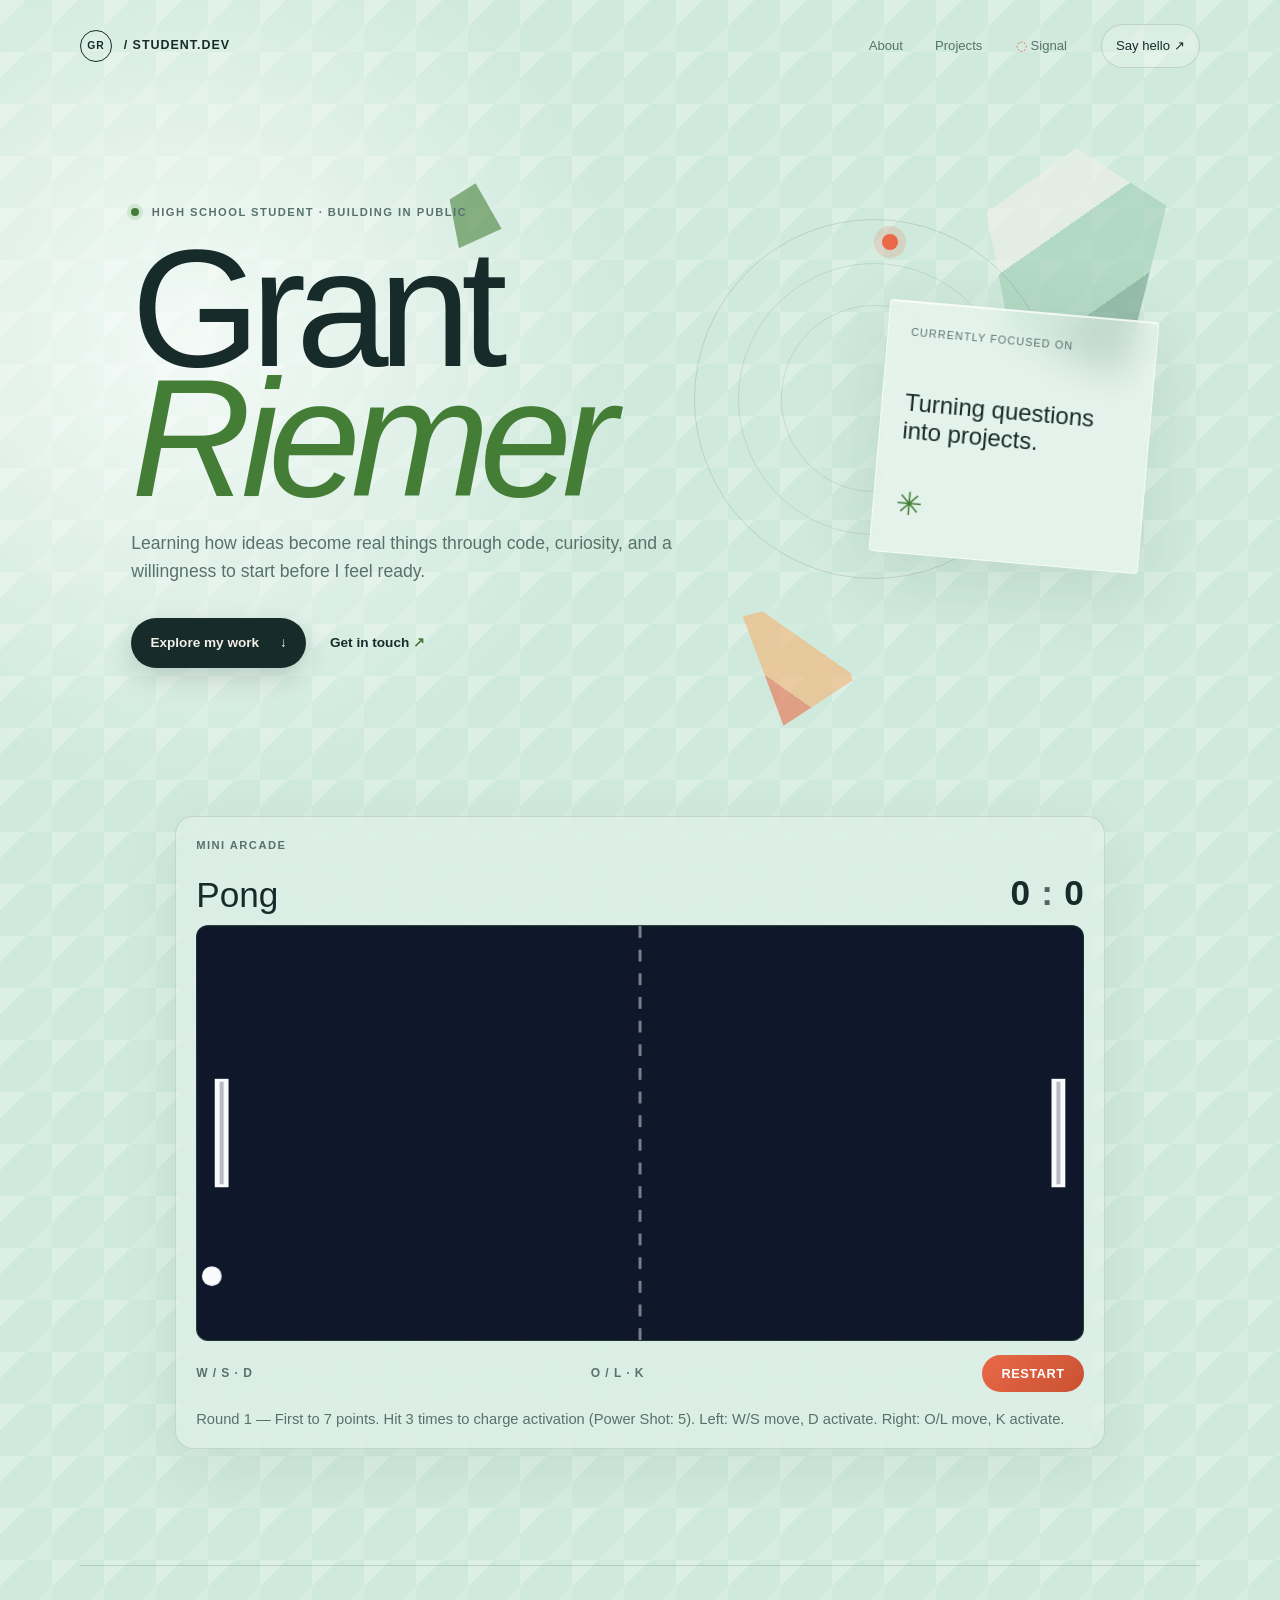
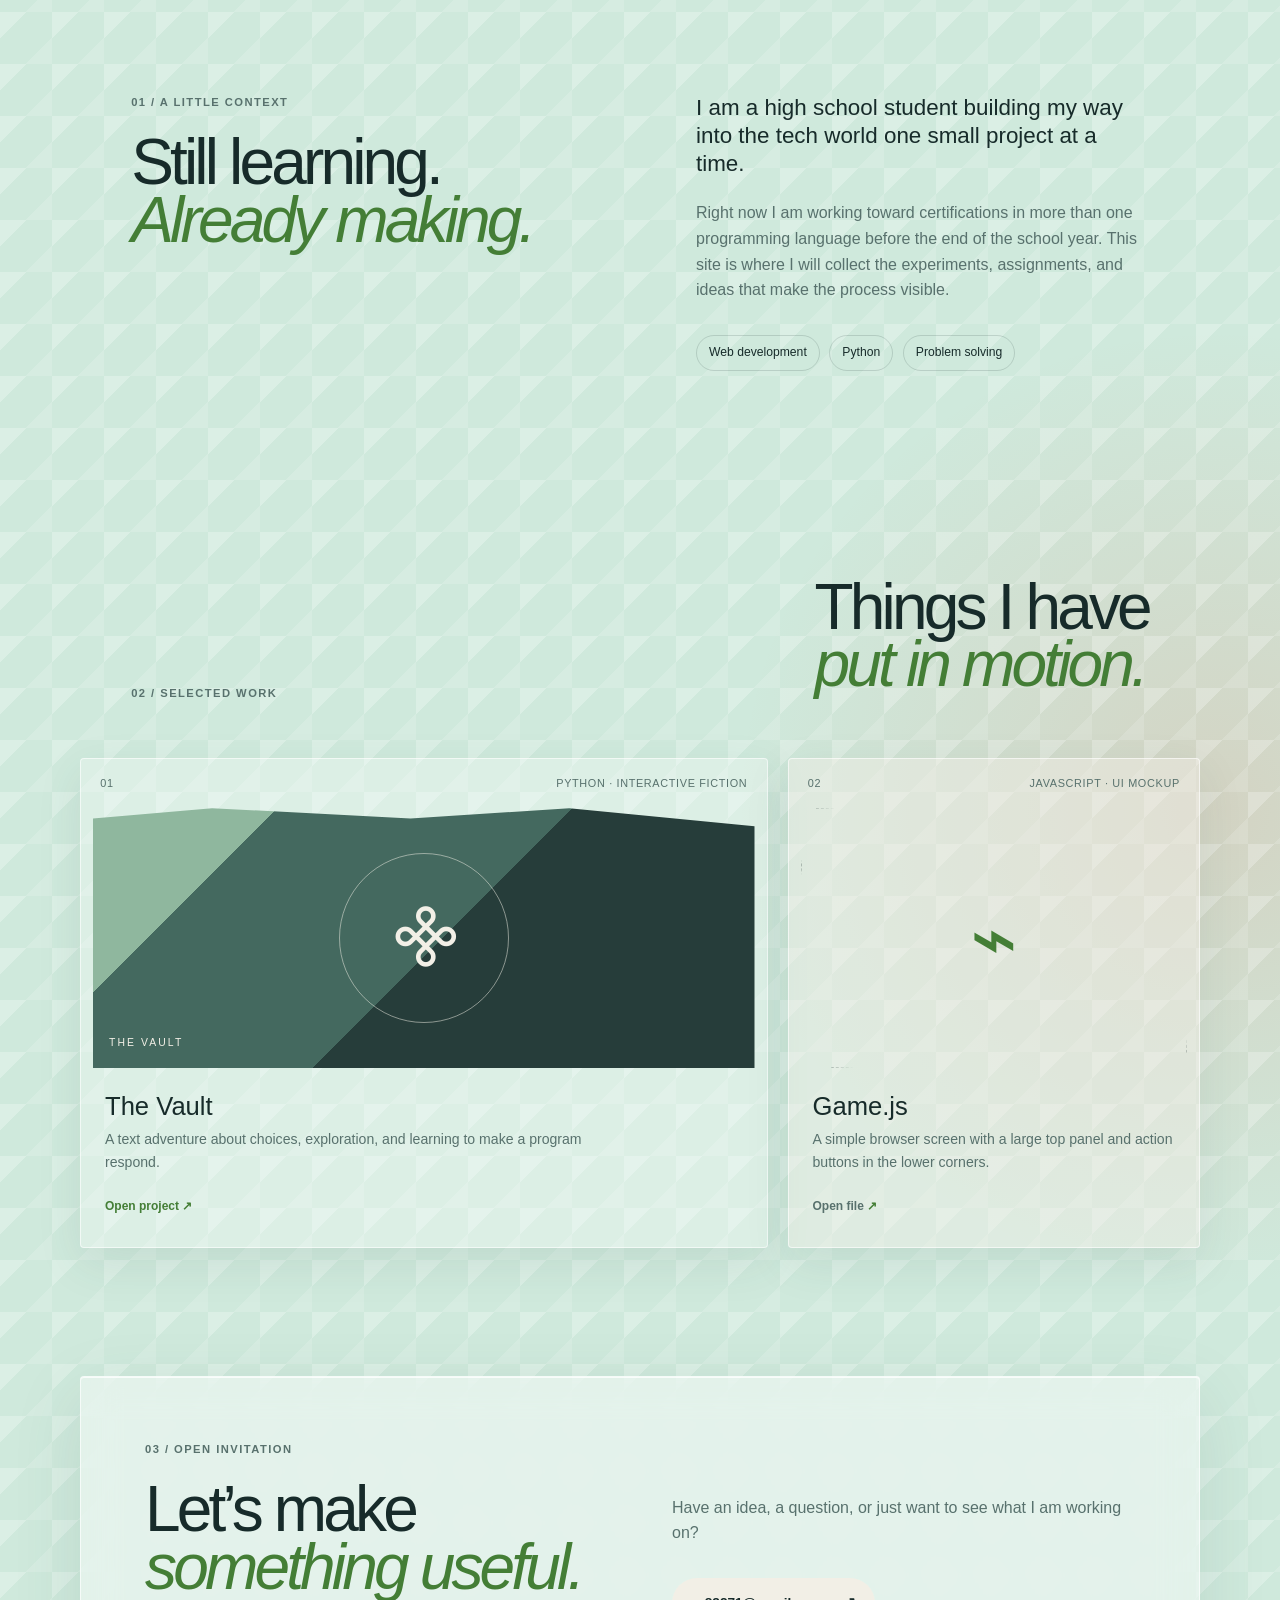
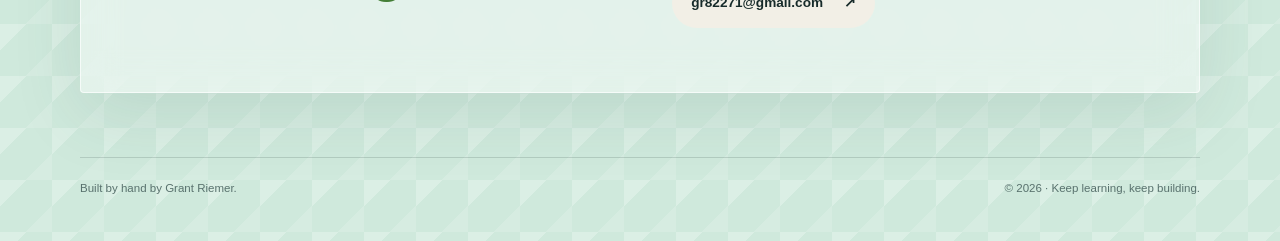
==== index.html @ 12e00d9d "2 power ups added" ====
<!doctype html>
<html lang="en">

<head>
  <meta charset="utf-8">
  <meta name="viewport" content="width=device-width, initial-scale=1">

  <!-- CHANGE THIS. It is the name on the browser tab, and it is what Google shows. -->
  <title>Grant Riemer | Student Developer</title>

  <!-- CHANGE THIS TOO. One sentence. It is what shows under your link when someone shares it. -->
  <meta name="description"
    content="The student portfolio of Grant Riemer: projects, experiments, and things built while learning to code.">

  <link rel="stylesheet" href="styles.css">
</head>

<body>

  <header class="site-header">
    <a class="logo" href="#top" aria-label="Grant Riemer home"><span>GR</span> / student.dev</a>
    <nav aria-label="Main navigation">
      <a href="#about">About</a>
      <a href="#projects">Projects</a>
      <button class="signal-toggle" type="button" aria-pressed="false" aria-label="Activate ambient signal">◌
        <span>Signal</span></button>
      <a class="nav-contact" href="mailto:gr82271@gmail.com">Say hello <span aria-hidden="true">↗</span></a>
    </nav>
  </header>

  <main id="top">
    <section class="hero" aria-labelledby="hero-title">
      <div class="hero-copy">
        <p class="eyebrow"><span class="status-dot"></span> High school student · building in public</p>
        <h1 id="hero-title">Grant<br><em>Riemer</em></h1>
        <p class="hero-intro">Learning how ideas become real things through code, curiosity, and a willingness to start
          before I feel ready.</p>
        <div class="hero-actions">
          <a class="button button-primary" href="#projects">Explore my work <span aria-hidden="true">↓</span></a>
          <a class="text-link" href="mailto:gr82271@gmail.com">Get in touch <span aria-hidden="true">↗</span></a>
        </div>
      </div>
      <div class="hero-note glass-panel" aria-label="Current focus">
        <span class="note-label">Currently focused on</span>
        <strong>Turning questions<br>into projects.</strong>
        <span class="note-mark" aria-hidden="true">✳</span>
      </div>
      <div class="hero-orbit" aria-hidden="true"><span></span></div>
      <div class="poly-shard poly-shard-one" aria-hidden="true"></div>
      <div class="poly-shard poly-shard-two" aria-hidden="true"></div>
      <div class="poly-shard poly-shard-three" aria-hidden="true"></div>
    </section>

    <section class="game-portal" aria-label="Playable Pong game">
      <div class="game-shell">
        <div class="pong-panel glass-panel">
          <div class="pong-header">
            <div>
              <p class="eyebrow">Mini arcade</p>
              <h3 id="game-title">Pong</h3>
            </div>
            <div class="scoreboard" aria-live="polite">
              <span id="score-left">0</span>
              <span class="score-divider">:</span>
              <span id="score-right">0</span>
            </div>
          </div>

          <canvas id="pong-canvas" width="900" height="420" aria-label="Pong game area"></canvas>

          <div id="powerup-marketplace" class="powerup-marketplace hidden" aria-live="polite">
            <div class="market-panel" role="dialog" aria-modal="true" aria-label="Choose a power-up">
              <div class="market-side">
                <p class="market-label">Left side</p>
                <div class="powerup-list">
                  <button type="button" class="powerup-option" data-side="left" data-option="power-shot">Power Shot:
                    5-hit charge, 3x launch speed</button>
                  <button type="button" class="powerup-option" data-side="left" data-option="decoy">Decoy: 3-hit
                    charge; launch 1 red ball and 2 white decoys</button>
                </div>
              </div>
              <div class="market-divider" aria-hidden="true"></div>
              <div class="market-side right-side">
                <p class="market-label">Right side</p>
                <div class="powerup-list">
                  <button type="button" class="powerup-option" data-side="right" data-option="power-shot">Power Shot:
                    5-hit charge, 3x launch speed</button>
                  <button type="button" class="powerup-option" data-side="right" data-option="decoy">Decoy: 3-hit
                    charge; launch 1 red ball and 2 white decoys</button>
                </div>
              </div>
            </div>
          </div>

          <div class="pong-footer">
            <span>W / S · D</span>
            <span>O / L · K</span>
            <button id="restart-pong" class="restart-button" type="button">Restart</button>
          </div>

          <p id="game-message" class="game-message">Hit the ball 3 times to charge activation (5 times for Power Shot).
            Left: W/S move, D activate. Right: O/L move, K activate. Moving paddles add reverse spin.</p>
        </div>
      </div>
    </section>

    <section class="about-section section-grid" id="about" aria-labelledby="about-title">
      <div class="section-heading">
        <p class="eyebrow">01 / A little context</p>
        <h2 id="about-title">Still learning.<br><em>Already making.</em></h2>
      </div>
      <div class="about-copy">
        <p class="lead">I am a high school student building my way into the tech world one small project at a time.</p>
        <p>Right now I am working toward certifications in more than one programming language before the end of the
          school year. This site is where I will collect the experiments, assignments, and ideas that make the process
          visible.</p>
        <div class="skill-list" aria-label="Current interests"><span>Web
            development</span><span>Python</span><span>Problem solving</span></div>
      </div>
    </section>

    <section class="projects-section" id="projects" aria-labelledby="projects-title">
      <div class="section-heading projects-heading">
        <p class="eyebrow">02 / Selected work</p>
        <h2 id="projects-title">Things I have<br><em>put in motion.</em></h2>
      </div>
      <div class="project-grid">
        <a class="project-card project-featured" href="game/README.md" aria-label="Open The Vault project">
          <div class="project-topline"><span>01</span><span>Python · interactive fiction</span></div>
          <div class="project-visual vault-visual"><span class="vault-symbol">⌘</span><span class="visual-caption">THE
              VAULT</span></div>
          <div class="project-info">
            <h3>The Vault</h3>
            <p>A text adventure about choices, exploration, and learning to make a program respond.</p><span
              class="card-link">Open project <span aria-hidden="true">↗</span></span>
          </div>
        </a>
        <a class="project-card project-coming-soon" href="Game.js" aria-label="Open the Game.js project">
          <div class="project-topline"><span>02</span><span>JavaScript · UI mockup</span></div>
          <div class="coming-art" aria-hidden="true"><span>⌁</span></div>
          <div class="project-info">
            <h3>Game.js</h3>
            <p>A simple browser screen with a large top panel and action buttons in the lower corners.</p><span
              class="card-link">Open file <span aria-hidden="true">↗</span></span>
          </div>
        </a>
      </div>
    </section>

    <section class="contact-section glass-panel" aria-labelledby="contact-title">
      <div>
        <p class="eyebrow">03 / Open invitation</p>
        <h2 id="contact-title">Let’s make<br><em>something useful.</em></h2>
      </div>
      <div class="contact-copy">
        <p>Have an idea, a question, or just want to see what I am working on?</p><a class="button button-light"
          href="mailto:gr82271@gmail.com">gr82271@gmail.com <span aria-hidden="true">↗</span></a>
      </div>
    </section>
  </main>

  <footer>
    <p>Built by hand by Grant Riemer.</p>
    <p>© 2026 · Keep learning, keep building.</p>
  </footer>

  <script>
    const signalToggle = document.querySelector('.signal-toggle');

    signalToggle.addEventListener('click', () => {
      const isActive = document.body.classList.toggle('signal-active');
      signalToggle.setAttribute('aria-pressed', String(isActive));
      signalToggle.setAttribute('aria-label', isActive ? 'Deactivate ambient signal' : 'Activate ambient signal');
      signalToggle.querySelector('span').textContent = isActive ? 'Live' : 'Signal';
    });
  </script>
  <script src="Game.js"></script>

</body>

</html>
---- styles.css ----
:root {
  --ink: #172b2a;
  --muted: #58716d;
  --accent: #447e36;
  --hot: #e96948;
  --mint: #cfe9dc;
  --cream: #f2efe6;
  --glass: rgba(255, 255, 255, 0.4);
  --line: rgba(23, 43, 42, 0.15);
  --display: "Trebuchet MS", sans-serif;
  --body: "Segoe UI", sans-serif;
}

*,
*::before,
*::after {
  box-sizing: border-box;
}

html {
  scroll-behavior: smooth;
}

body {
  margin: 0;
  min-width: 320px;
  background: var(--mint);
  background-image: linear-gradient(135deg, rgba(255, 255, 255, .25) 25%, transparent 25%), linear-gradient(315deg, rgba(255, 255, 255, .14) 25%, transparent 25%), radial-gradient(circle at 15% 10%, rgba(255, 255, 255, .75), transparent 28rem), radial-gradient(circle at 95% 70%, rgba(233, 105, 72, .17), transparent 30rem);
  background-size: 52px 52px, 52px 52px, auto, auto;
  color: var(--ink);
  font: 1rem/1.6 var(--body);
}

a {
  color: inherit;
  text-underline-offset: 4px;
}

.site-header,
main,
footer {
  width: min(1120px, calc(100% - 3rem));
  margin: auto;
}

.site-header {
  display: flex;
  align-items: center;
  justify-content: space-between;
  padding: 1.5rem 0;
}

.logo {
  color: var(--ink);
  font: 700 .78rem/1 var(--body);
  letter-spacing: .08em;
  text-decoration: none;
  text-transform: uppercase;
}

.logo span {
  display: inline-grid;
  place-items: center;
  width: 2rem;
  height: 2rem;
  margin-right: .45rem;
  border: 1px solid var(--ink);
  border-radius: 50%;
  font-size: .65rem;
}

nav {
  display: flex;
  align-items: center;
  gap: 2rem;
  font-size: .82rem;
}

.signal-toggle {
  padding: .25rem .1rem;
  border: 0;
  background: transparent;
  color: var(--muted);
  cursor: pointer;
  font: inherit;
  font-size: .82rem;
}

.signal-toggle:first-letter {
  color: var(--hot);
}

.signal-toggle[aria-pressed="true"] {
  color: var(--ink);
}

nav a {
  text-decoration: none;
}

nav a:not(.nav-contact) {
  color: var(--muted);
}

.nav-contact {
  padding: .65rem .9rem;
  border: 1px solid var(--line);
  border-radius: 99px;
  background: rgba(255, 255, 255, .24);
}

.hero {
  position: relative;
  display: grid;
  grid-template-columns: 1fr 270px;
  align-items: end;
  min-height: 610px;
  padding: 7rem 4vw 8rem;
  overflow: hidden;
  isolation: isolate;
}

.hero-copy {
  position: relative;
  z-index: 1;
  max-width: 700px;
}

.eyebrow {
  margin: 0 0 1.4rem;
  color: var(--muted);
  font-size: .7rem;
  font-weight: 700;
  letter-spacing: .13em;
  text-transform: uppercase;
}

.status-dot {
  display: inline-block;
  width: .5rem;
  height: .5rem;
  margin-right: .5rem;
  border-radius: 50%;
  background: var(--accent);
  box-shadow: 0 0 0 .25rem rgba(81, 158, 62, 0.16);
}

h1,
h2,
h3,
p {
  margin-top: 0;
}

h1,
h2 {
  font-family: var(--display);
  font-weight: 400;
  letter-spacing: -.06em;
}

h1 {
  margin-bottom: 1.6rem;
  font-size: clamp(5rem, 13vw, 10.5rem);
  line-height: .78;
}

h1 em,
h2 em {
  color: var(--accent);
  font-style: italic;
}

.hero-intro {
  max-width: 34rem;
  margin-bottom: 2rem;
  color: var(--muted);
  font-size: 1.1rem;
}

.hero-actions {
  display: flex;
  align-items: center;
  gap: 1.5rem;
}

.button {
  display: inline-flex;
  align-items: center;
  gap: 1.3rem;
  padding: .9rem 1.2rem;
  border-radius: 99px;
  font-size: .85rem;
  font-weight: 700;
  text-decoration: none;
  transition: transform .2s ease, box-shadow .2s ease;
}

.button:hover,
.project-card:hover {
  transform: translateY(-4px);
}

.button-primary {
  background: var(--ink);
  color: var(--cream);
  box-shadow: 0 10px 25px rgba(23, 43, 42, .16);
}

.text-link {
  color: var(--ink);
  font-size: .85rem;
  font-weight: 700;
  text-decoration: none;
}

.text-link span,
.card-link span {
  color: var(--accent);
}

.glass-panel {
  border: 1px solid rgba(255, 255, 255, .65);
  background: var(--glass);
  box-shadow: 0 20px 70px rgba(50, 91, 80, .12), inset 0 1px rgba(255, 255, 255, .75);
  backdrop-filter: blur(18px);
}

.hero-note {
  position: relative;
  z-index: 1;
  align-self: center;
  padding: 1.4rem;
  border-radius: 4px;
  transform: rotate(5deg);
}

.note-label {
  display: block;
  margin-bottom: 3rem;
  color: var(--muted);
  font-size: .68rem;
  letter-spacing: .1em;
  text-transform: uppercase;
}

.hero-note strong {
  font: 1.5rem/1.05 var(--display);
}

.note-mark {
  display: block;
  margin-top: 2rem;
  color: var(--accent);
  font-size: 2rem;
}

.hero-orbit {
  position: absolute;
  right: 13%;
  top: 18%;
  width: 360px;
  height: 360px;
  border: 1px solid rgba(23, 43, 42, .13);
  border-radius: 50%;
}

.hero-orbit::before,
.hero-orbit::after {
  content: "";
  position: absolute;
  border: 1px solid rgba(23, 43, 42, .1);
  border-radius: 50%;
}

.hero-orbit::before {
  inset: 12%;
}

.hero-orbit::after {
  inset: 24%;
}

.hero-orbit span {
  position: absolute;
  top: 4%;
  left: 52%;
  width: 1rem;
  height: 1rem;
  border-radius: 50%;
  background: var(--hot);
  box-shadow: 0 0 0 .5rem rgba(233, 105, 72, .18);
  animation: orbit-pulse 4s ease-in-out infinite;
}

.poly-shard {
  position: absolute;
  z-index: -1;
  opacity: .58;
  filter: drop-shadow(12px 18px 14px rgba(23, 43, 42, .1));
  animation: shard-drift 9s ease-in-out infinite;
}

.poly-shard-one {
  right: 3%;
  top: 8%;
  width: 180px;
  height: 230px;
  background: linear-gradient(145deg, #f2efe6 0 38%, #9ecdb4 38% 67%, #6c9b88 67%);
  clip-path: polygon(50% 0, 100% 25%, 76% 100%, 13% 80%, 0 28%);
}

.poly-shard-two {
  right: 31%;
  bottom: 10%;
  width: 110px;
  height: 130px;
  background: linear-gradient(35deg, var(--hot) 0 32%, #f4b06f 32% 62%, #cfe9dc 62%);
  clip-path: polygon(0 16%, 72% 0, 100% 65%, 37% 100%);
  animation-delay: -3s;
}

.poly-shard-three {
  left: 33%;
  top: 13%;
  width: 52px;
  height: 65px;
  background: var(--accent);
  clip-path: polygon(50% 0, 100% 70%, 18% 100%, 0 25%);
  animation-delay: -6s;
}

.signal-active .poly-shard {
  animation-duration: 4s;
  opacity: .82;
}

.game-portal {
  width: min(1120px, calc(100% - 3rem));
  margin: 0 auto 6rem;
  padding: 0 4vw;
}

.game-shell {
  position: relative;
  padding: 1.25rem;
}

.pong-panel {
  position: relative;
  padding: 1.25rem 1.25rem 1rem;
  border: 1px solid rgba(23, 43, 42, .12);
  border-radius: 18px;
  background: rgba(255, 255, 255, .22);
  box-shadow: 0 20px 60px rgba(50, 91, 80, .08);
}

.powerup-marketplace {
  position: absolute;
  inset: 1.25rem 1.25rem 4.4rem;
  z-index: 2;
  display: flex;
  align-items: center;
  justify-content: center;
  background: rgba(11, 15, 22, .66);
  border-radius: 14px;
  backdrop-filter: blur(4px);
  transition: opacity .2s ease, visibility .2s ease;
}

.powerup-marketplace.hidden {
  opacity: 0;
  visibility: hidden;
  pointer-events: none;
}

.market-panel {
  display: flex;
  width: min(90%, 760px);
  min-height: 260px;
  border: 1px solid rgba(255, 255, 255, .16);
  border-radius: 18px;
  background: rgba(9, 14, 20, .78);
  box-shadow: 0 22px 60px rgba(0, 0, 0, .3);
}

.market-side {
  flex: 1;
  padding: 1.5rem 1.2rem;
}

.right-side {
  border-left: 1px solid rgba(255, 255, 255, .12);
}

.market-label {
  margin: 0 0 1rem;
  color: rgba(255, 255, 255, .75);
  font-size: .72rem;
  font-weight: 700;
  letter-spacing: .12em;
  text-transform: uppercase;
}

.powerup-list {
  display: grid;
  gap: .75rem;
}

.powerup-option {
  width: 100%;
  padding: .9rem .8rem;
  border: 1px solid rgba(255, 255, 255, .18);
  border-radius: 12px;
  background: rgba(255, 255, 255, .04);
  color: #f5f7fb;
  font: 600 .92rem/1.3 var(--body);
  text-align: left;
  cursor: pointer;
  transition: transform .15s ease, border-color .15s ease, background .15s ease;
}

.powerup-option:hover,
.powerup-option:focus-visible {
  transform: translateY(-1px);
  border-color: rgba(255, 204, 128, .8);
  background: rgba(255, 255, 255, .08);
}

.powerup-option.selected {
  border-color: rgba(255, 179, 71, .9);
  background: rgba(233, 105, 72, .18);
  box-shadow: inset 0 0 0 1px rgba(255, 179, 71, .35);
}

.pong-header {
  display: flex;
  align-items: end;
  justify-content: space-between;
  gap: 1rem;
  margin-bottom: .8rem;
}

.pong-header h3 {
  margin: 0;
  font: 2.2rem/1 var(--display);
}

.scoreboard {
  display: flex;
  align-items: center;
  gap: .7rem;
  font: 700 2.2rem var(--display);
  color: var(--ink);
}

.score-divider {
  opacity: .7;
}

#pong-canvas {
  display: block;
  width: 100%;
  max-width: 900px;
  height: auto;
  margin: 0 auto;
  border: 1px solid rgba(23, 43, 42, .15);
  border-radius: 12px;
  background: linear-gradient(180deg, rgba(23, 43, 42, .96), rgba(28, 52, 44, .9));
}

.pong-footer {
  display: flex;
  align-items: center;
  justify-content: space-between;
  gap: 1rem;
  margin-top: .9rem;
  color: var(--muted);
  font-size: .75rem;
  font-weight: 700;
  letter-spacing: .08em;
  text-transform: uppercase;
}

.restart-button {
  padding: .7rem 1.2rem;
  border: none;
  border-radius: 999px;
  background: linear-gradient(135deg, var(--hot), #c85132);
  color: white;
  font: 700 .8rem var(--body);
  letter-spacing: .04em;
  text-transform: uppercase;
  cursor: pointer;
}

.game-message {
  margin: 1rem 0 0;
  color: var(--muted);
  font-size: .92rem;
  line-height: 1.6;
}

@keyframes orbit-pulse {

  0%,
  100% {
    transform: scale(1);
  }

  50% {
    transform: scale(1.35);
  }
}

@keyframes shard-drift {

  0%,
  100% {
    transform: translate3d(0, 0, 0) rotate(0);
  }

  50% {
    transform: translate3d(0, -14px, 0) rotate(5deg);
  }
}

.section-grid {
  display: grid;
  grid-template-columns: 1fr 1fr;
  gap: 7rem;
  padding: 8rem 4vw;
  border-top: 1px solid var(--line);
}

h2 {
  margin-bottom: 2rem;
  font-size: clamp(2.8rem, 5vw, 5.2rem);
  line-height: .9;
}

.about-copy {
  align-self: end;
  max-width: 33rem;
  color: var(--muted);
}

.lead {
  color: var(--ink);
  font: 1.4rem/1.25 var(--display);
}

.skill-list {
  display: flex;
  flex-wrap: wrap;
  gap: .6rem;
  margin-top: 2rem;
}

.skill-list span {
  padding: .45rem .75rem;
  border: 1px solid var(--line);
  border-radius: 99px;
  color: var(--ink);
  font-size: .76rem;
}

.projects-section {
  padding: 5rem 0 8rem;
}

.projects-heading {
  display: flex;
  align-items: end;
  justify-content: space-between;
  padding: 0 4vw;
}

.project-grid {
  display: grid;
  grid-template-columns: 1.25fr .75fr;
  gap: 1.25rem;
  margin-top: 2rem;
}

.project-card {
  display: flex;
  min-height: 490px;
  flex-direction: column;
  overflow: hidden;
  border: 1px solid rgba(255, 255, 255, .6);
  border-radius: 4px;
  background: rgba(255, 255, 255, .27);
  box-shadow: 0 15px 45px rgba(50, 91, 80, .1);
  text-decoration: none;
  transition: transform .2s ease;
}

.project-topline {
  display: flex;
  justify-content: space-between;
  padding: 1rem 1.2rem;
  color: var(--muted);
  font-size: .68rem;
  letter-spacing: .06em;
  text-transform: uppercase;
}

.project-visual {
  display: grid;
  flex: 1;
  place-items: center;
  margin: 0 .75rem;
  min-height: 250px;
  background: #263d3a;
  color: var(--cream);
}

.vault-visual {
  position: relative;
  overflow: hidden;
  background: linear-gradient(135deg, #8fb79e 0 20%, #44695f 20% 52%, #263d3a 52% 100%);
  clip-path: polygon(0 4%, 18% 0, 48% 4%, 72% 0, 100% 7%, 100% 100%, 0 100%);
}

.vault-visual::after {
  content: "";
  position: absolute;
  width: 170px;
  height: 170px;
  border: 1px solid rgba(242, 239, 230, .5);
  border-radius: 50%;
}

.vault-symbol {
  position: relative;
  z-index: 1;
  font-size: 4rem;
  transform: rotate(45deg);
}

.visual-caption {
  position: absolute;
  bottom: 1rem;
  left: 1rem;
  font-size: .65rem;
  letter-spacing: .2em;
}

.project-info {
  padding: 1.5rem 1.5rem 1.8rem;
}

.project-info h3 {
  margin-bottom: .45rem;
  font: 1.6rem var(--display);
}

.project-info p {
  max-width: 32rem;
  margin-bottom: 1.2rem;
  color: var(--muted);
  font-size: .88rem;
}

.card-link {
  color: var(--accent);
  font-size: .75rem;
  font-weight: 700;
}

.project-coming-soon {
  background: rgba(242, 239, 230, .42);
}

.coming-art {
  display: grid;
  flex: 1;
  place-items: center;
  margin: 0 .75rem;
  min-height: 250px;
  border: 1px dashed rgba(23, 43, 42, .25);
  color: var(--accent);
  font: 5rem var(--display);
  clip-path: polygon(4% 0, 96% 5%, 100% 94%, 8% 100%, 0 22%);
}

.project-coming-soon .card-link {
  color: var(--muted);
}

.contact-section {
  display: grid;
  grid-template-columns: 1fr 1fr;
  gap: 4rem;
  margin-bottom: 4rem;
  padding: 4rem;
  border-radius: 4px;
}

.contact-copy {
  align-self: end;
  color: var(--muted);
}

.button-light {
  margin-top: 1rem;
  background: var(--cream);
  color: var(--ink);
}

footer {
  display: flex;
  justify-content: space-between;
  padding: 1.3rem 0 2rem;
  border-top: 1px solid var(--line);
  color: var(--muted);
  font-size: .72rem;
}

@media (prefers-reduced-motion: reduce) {

  *,
  *::before,
  *::after {
    scroll-behavior: auto !important;
    animation-duration: .01ms !important;
    animation-iteration-count: 1 !important;
    transition-duration: .01ms !important;
  }
}

@media (max-width: 700px) {

  .site-header,
  main,
  footer {
    width: min(100% - 2rem, 560px);
  }

  nav {
    gap: .75rem;
  }

  .signal-toggle span {
    display: none;
  }

  .nav-contact {
    padding: .55rem .7rem;
  }

  nav a:not(.nav-contact) {
    display: none;
  }

  .hero {
    display: block;
    min-height: 680px;
    padding: 6rem 1rem 5rem;
  }

  .hero-note {
    width: 190px;
    margin: 4rem 0 0 auto;
  }

  .hero-orbit {
    right: -180px;
    top: 22%;
    width: 360px;
    height: 360px;
  }

  .section-grid,
  .project-grid,
  .contact-section {
    grid-template-columns: 1fr;
    gap: 2rem;
  }

  .section-grid {
    padding: 5rem 1rem;
  }

  .projects-section {
    padding: 4rem 0 5rem;
  }

  .projects-heading {
    display: block;
    padding: 0 1rem;
  }

  .project-card {
    min-height: 430px;
  }

  .contact-section {
    margin-bottom: 3rem;
    padding: 2rem;
  }

  footer {
    display: block;
  }

  footer p:last-child {
    margin-bottom: 0;
  }
}
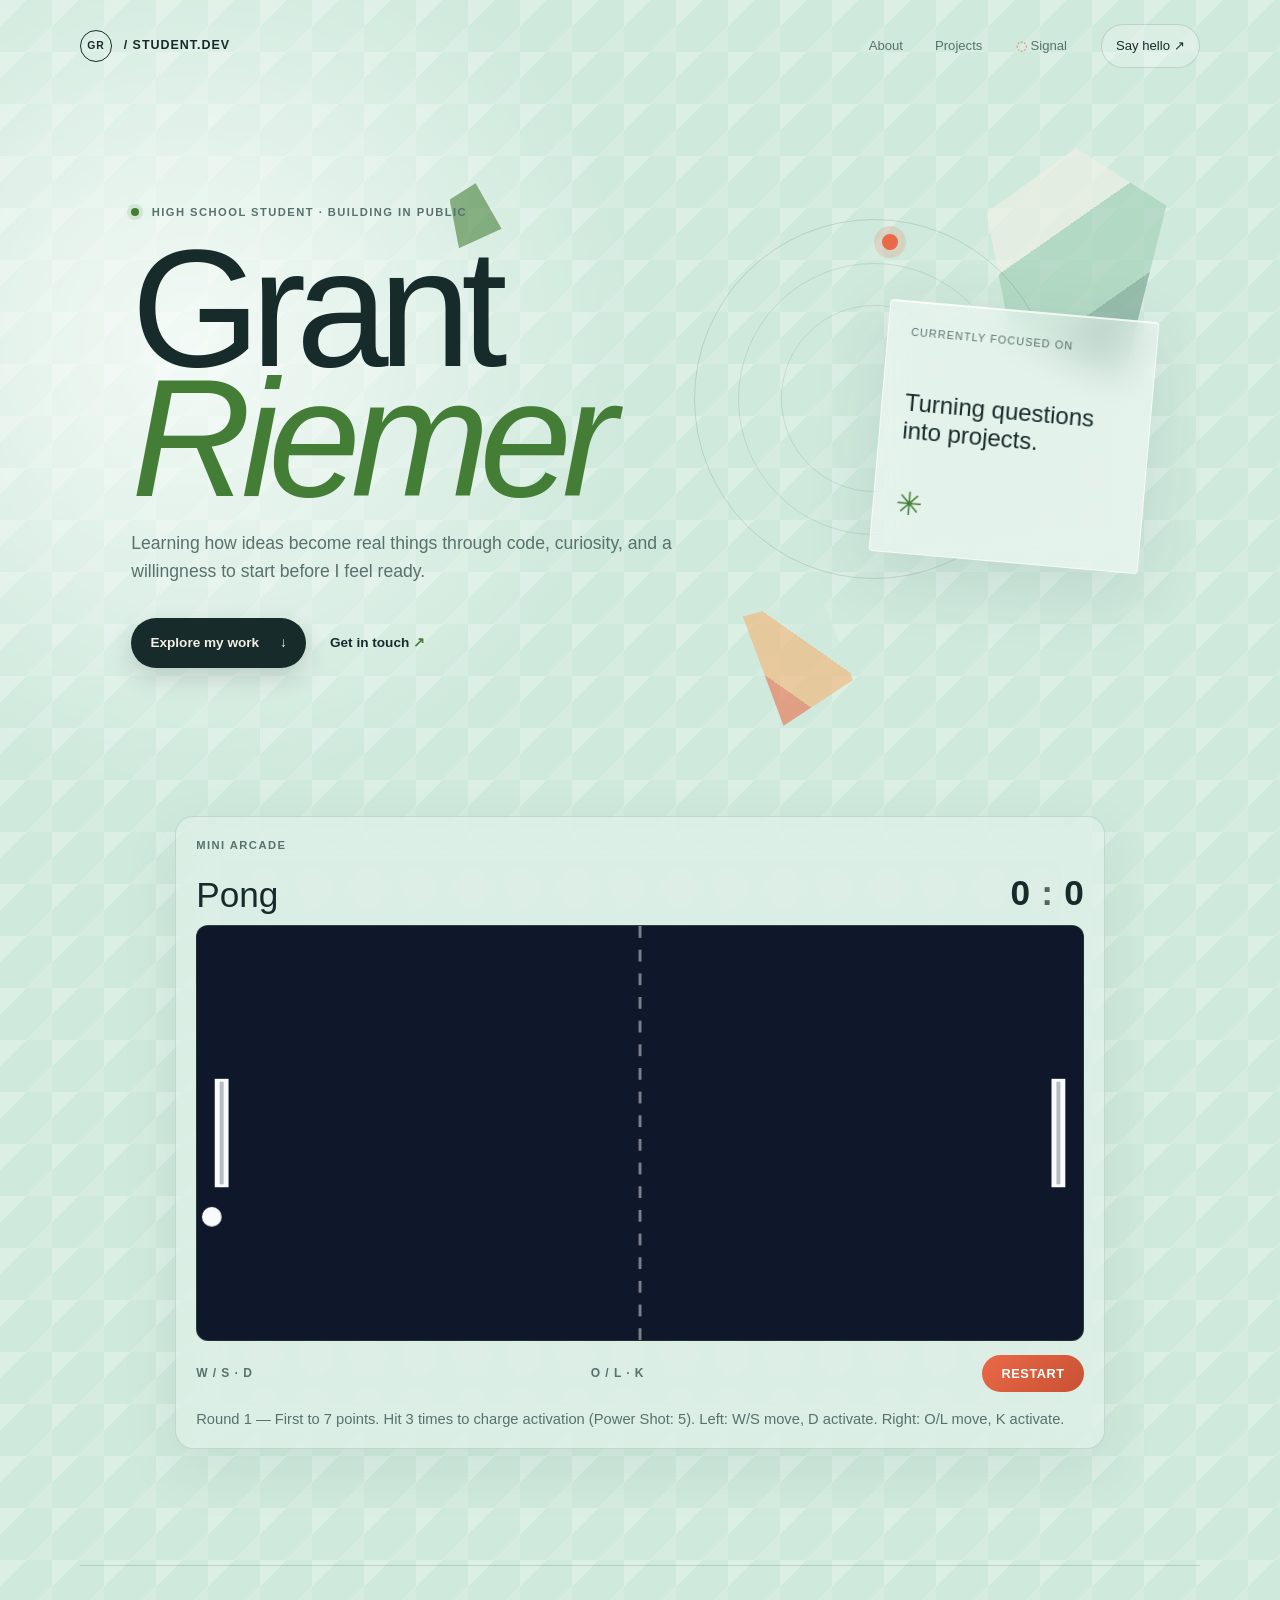
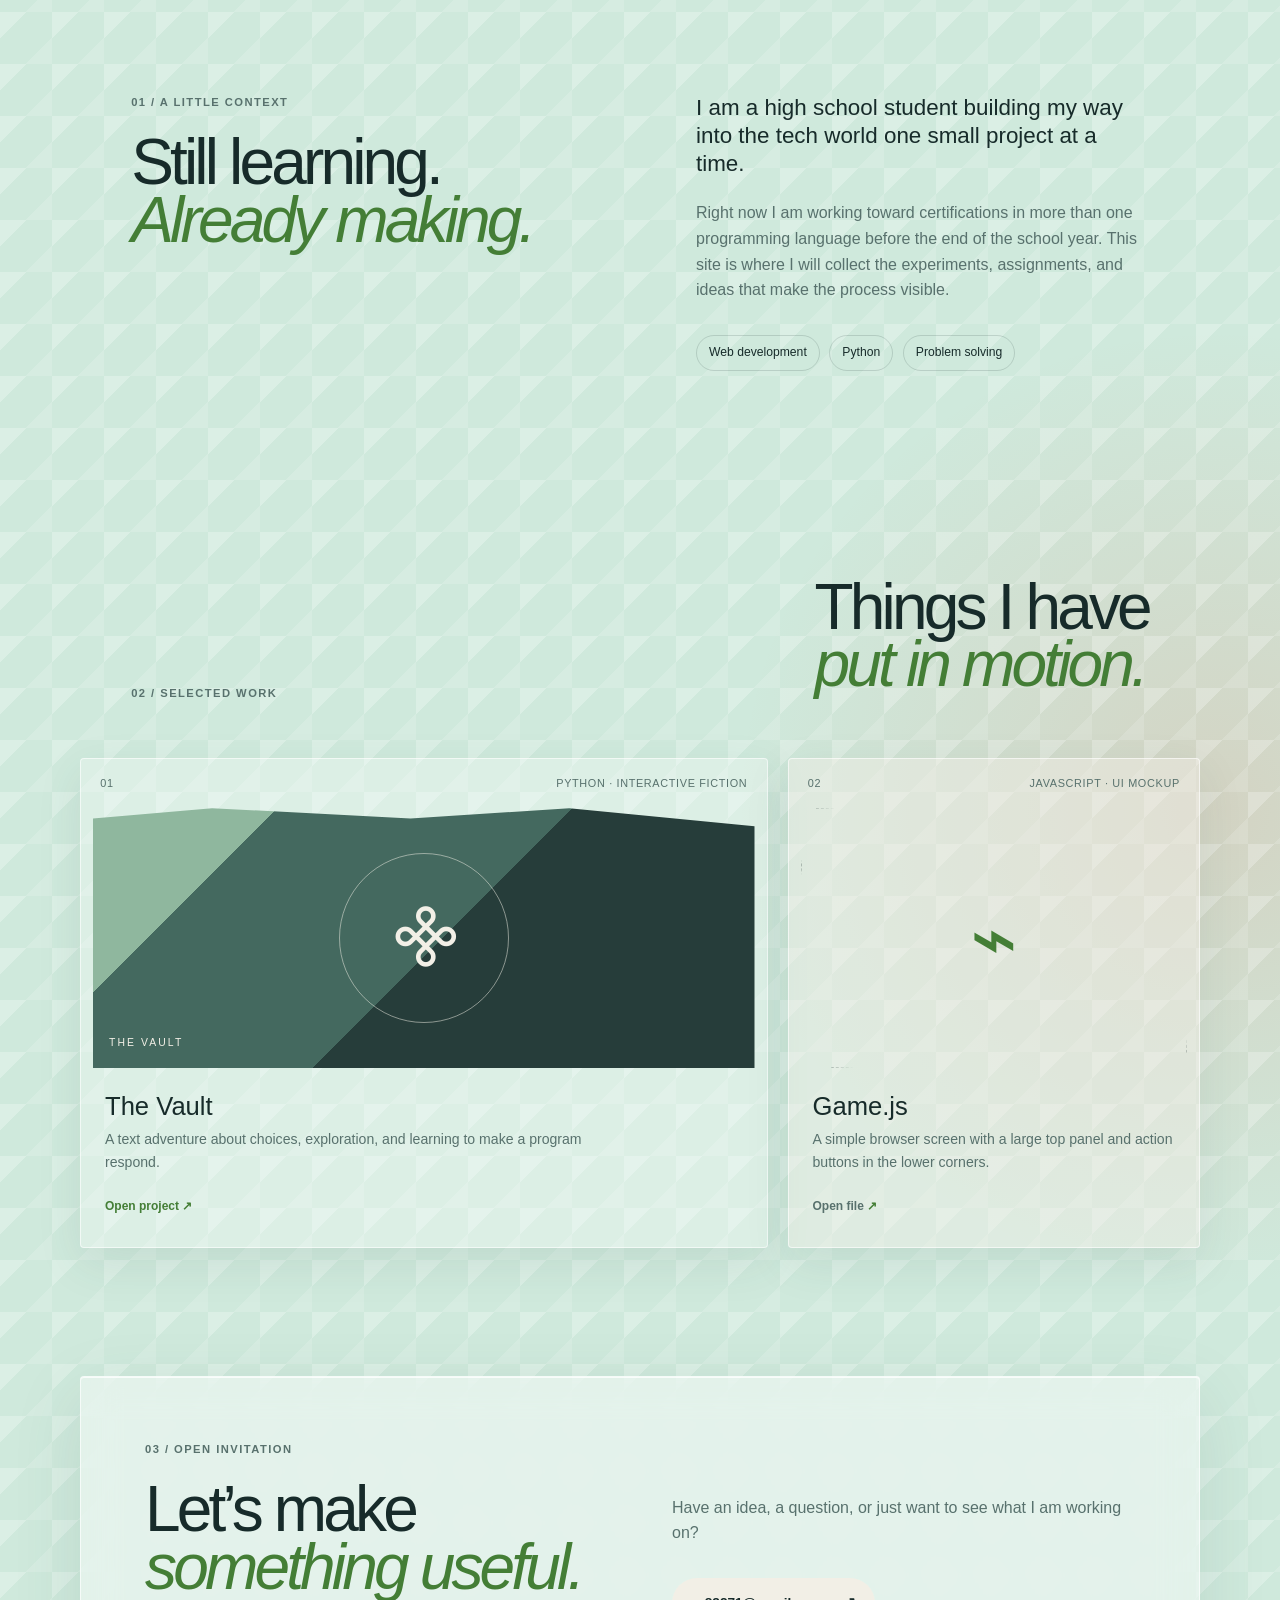
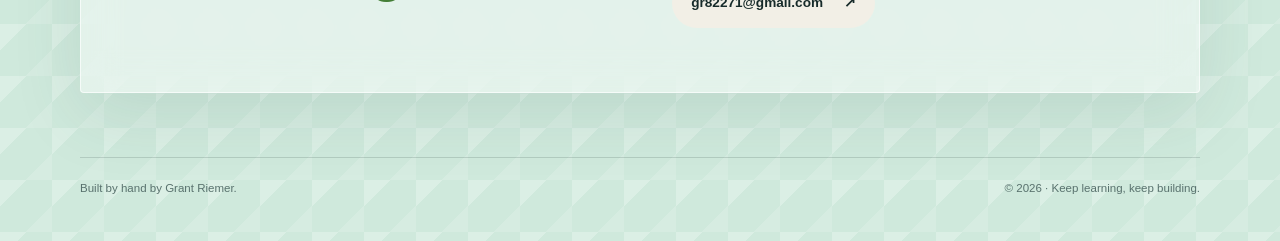
==== commit 2f1d6f60: "Curve Shot" ====
--- a/index.html
+++ b/index.html
@@ -77,6 +77,8 @@
                     5-hit charge, 3x launch speed</button>
                   <button type="button" class="powerup-option" data-side="left" data-option="decoy">Decoy: 3-hit
                     charge; launch 1 red ball and 2 white decoys</button>
+                  <button type="button" class="powerup-option" data-side="left" data-option="curve-shot">Curve Shot:
+                    20% slower, random 30-degree reverse curve</button>
                 </div>
               </div>
               <div class="market-divider" aria-hidden="true"></div>
@@ -87,6 +89,8 @@
                     5-hit charge, 3x launch speed</button>
                   <button type="button" class="powerup-option" data-side="right" data-option="decoy">Decoy: 3-hit
                     charge; launch 1 red ball and 2 white decoys</button>
+                  <button type="button" class="powerup-option" data-side="right" data-option="curve-shot">Curve Shot:
+                    20% slower, random 30-degree reverse curve</button>
                 </div>
               </div>
             </div>
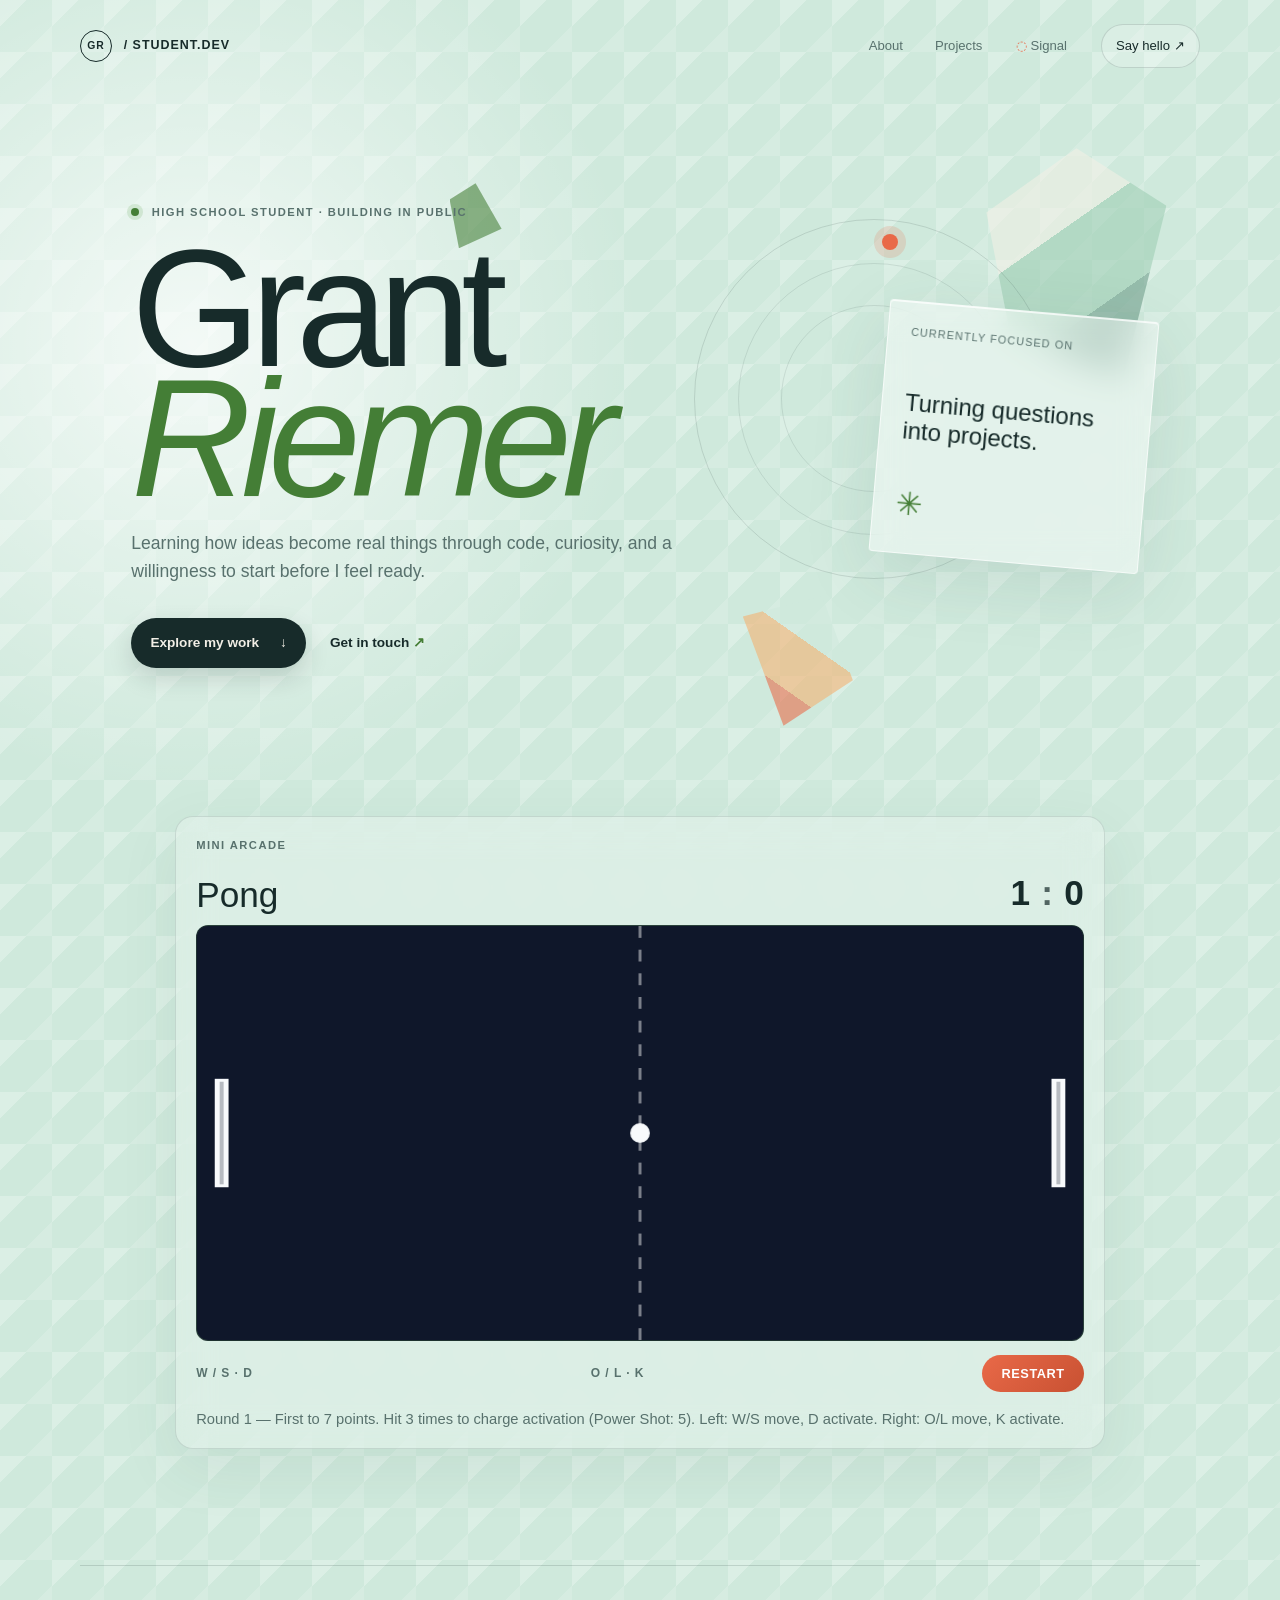
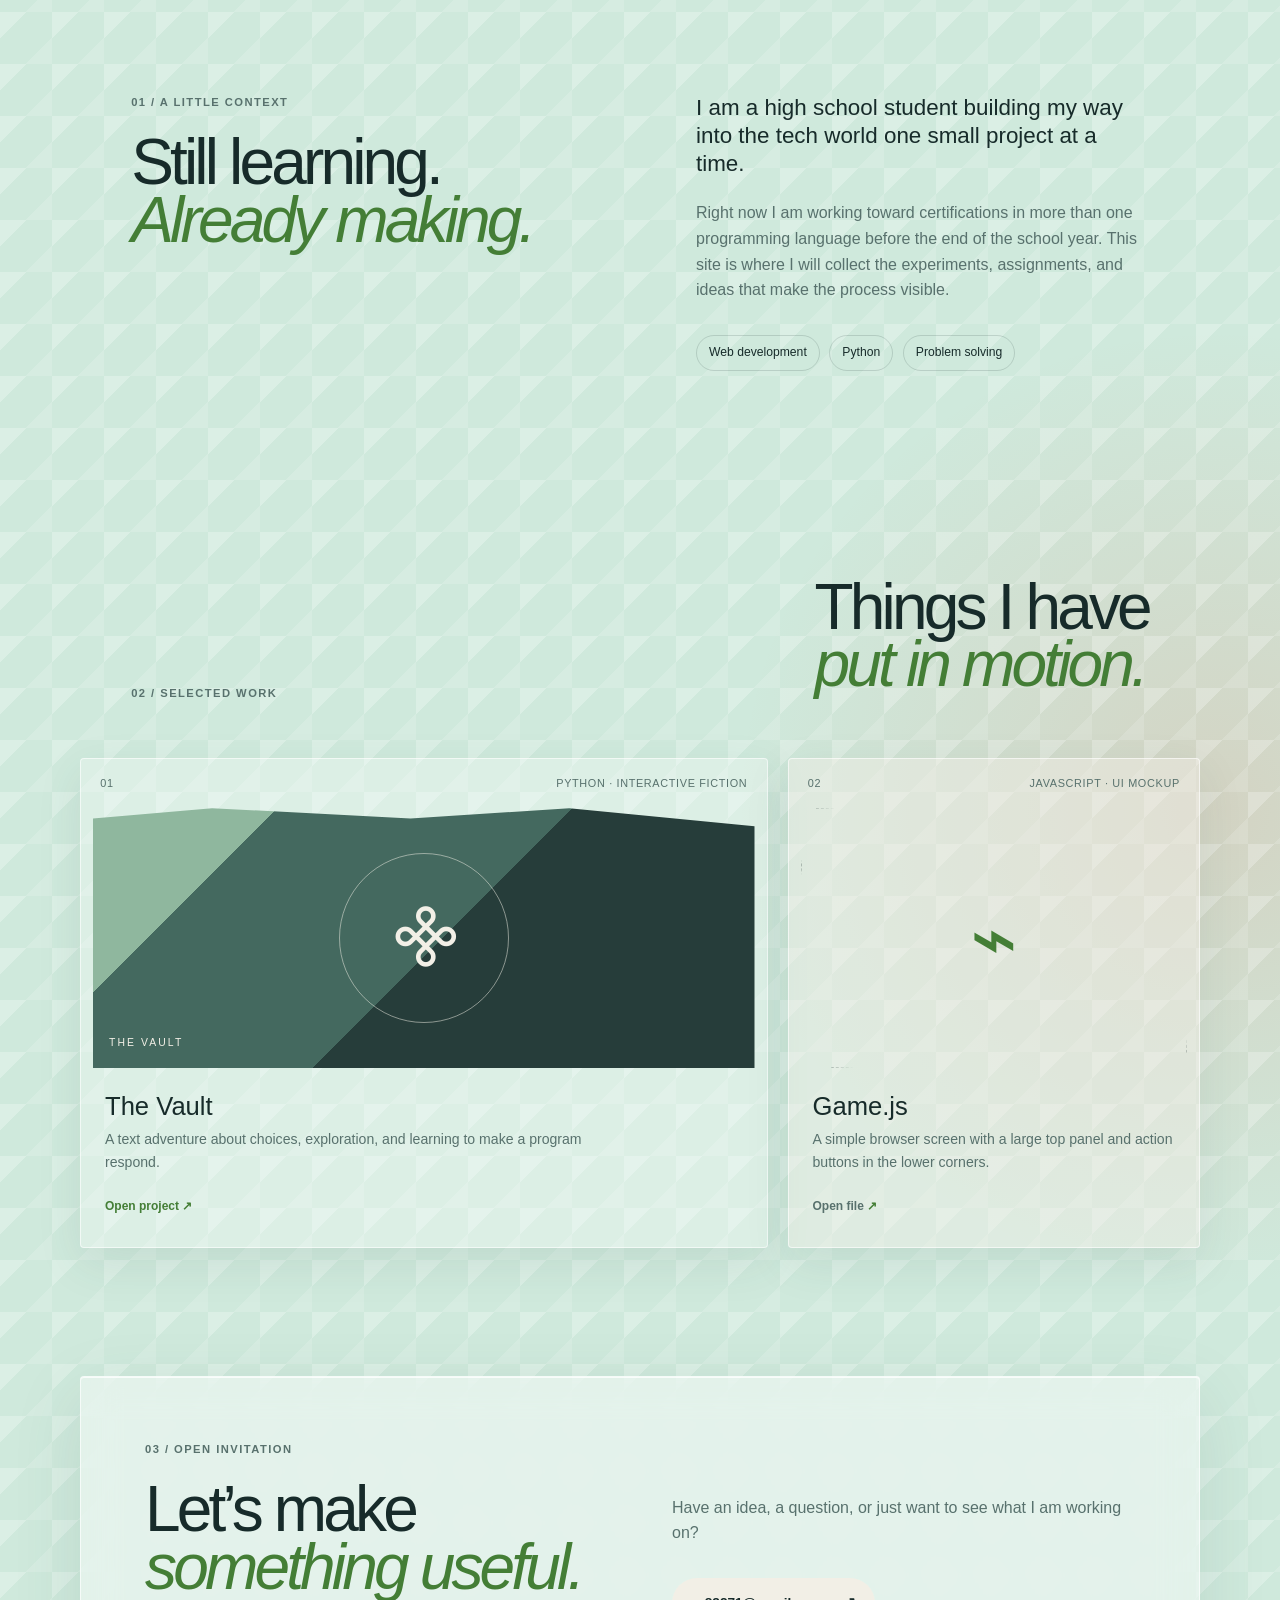
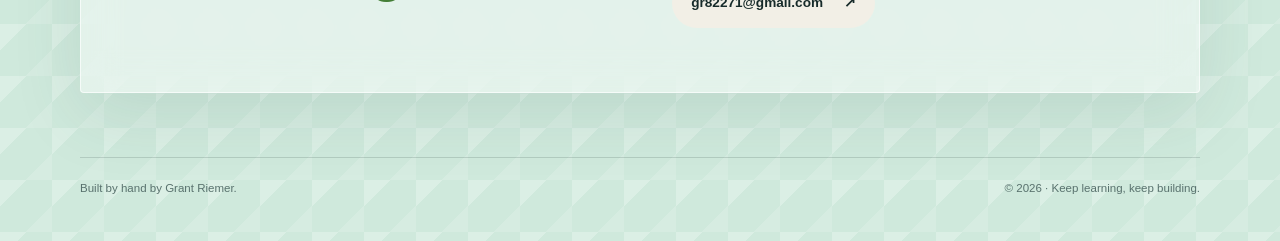
==== commit 7af1cdbf: "Marketplace update" ====
--- a/index.html
+++ b/index.html
@@ -73,24 +73,40 @@
               <div class="market-side">
                 <p class="market-label">Left side</p>
                 <div class="powerup-list">
-                  <button type="button" class="powerup-option" data-side="left" data-option="power-shot">Power Shot:
-                    5-hit charge, 3x launch speed</button>
-                  <button type="button" class="powerup-option" data-side="left" data-option="decoy">Decoy: 3-hit
-                    charge; launch 1 red ball and 2 white decoys</button>
-                  <button type="button" class="powerup-option" data-side="left" data-option="curve-shot">Curve Shot:
-                    20% slower, random 30-degree reverse curve</button>
+                  <details class="powerup-option" data-side="left" data-option="power-shot">
+                    <summary>Power Shot</summary>
+                    <div class="powerup-description">5-hit charge. Launches at 3x speed for a stronger strike.</div>
+                  </details>
+                  <details class="powerup-option" data-side="left" data-option="decoy">
+                    <summary>Decoy</summary>
+                    <div class="powerup-description">3-hit charge. Fires 1 red ball and 2 white decoys to confuse the
+                      opponent.</div>
+                  </details>
+                  <details class="powerup-option" data-side="left" data-option="curve-shot">
+                    <summary>Curve Shot</summary>
+                    <div class="powerup-description">20% slower movement. Adds a random 30-degree reverse curve to the
+                      ball.</div>
+                  </details>
                 </div>
               </div>
               <div class="market-divider" aria-hidden="true"></div>
               <div class="market-side right-side">
                 <p class="market-label">Right side</p>
                 <div class="powerup-list">
-                  <button type="button" class="powerup-option" data-side="right" data-option="power-shot">Power Shot:
-                    5-hit charge, 3x launch speed</button>
-                  <button type="button" class="powerup-option" data-side="right" data-option="decoy">Decoy: 3-hit
-                    charge; launch 1 red ball and 2 white decoys</button>
-                  <button type="button" class="powerup-option" data-side="right" data-option="curve-shot">Curve Shot:
-                    20% slower, random 30-degree reverse curve</button>
+                  <details class="powerup-option" data-side="right" data-option="power-shot">
+                    <summary>Power Shot</summary>
+                    <div class="powerup-description">5-hit charge. Launches at 3x speed for a stronger strike.</div>
+                  </details>
+                  <details class="powerup-option" data-side="right" data-option="decoy">
+                    <summary>Decoy</summary>
+                    <div class="powerup-description">3-hit charge. Fires 1 red ball and 2 white decoys to confuse the
+                      opponent.</div>
+                  </details>
+                  <details class="powerup-option" data-side="right" data-option="curve-shot">
+                    <summary>Curve Shot</summary>
+                    <div class="powerup-description">20% slower movement. Adds a random 30-degree reverse curve to the
+                      ball.</div>
+                  </details>
                 </div>
               </div>
             </div>
--- a/styles.css
+++ b/styles.css
@@ -409,21 +409,49 @@
 
 .powerup-option {
   width: 100%;
-  padding: .9rem .8rem;
   border: 1px solid rgba(255, 255, 255, .18);
   border-radius: 12px;
   background: rgba(255, 255, 255, .04);
   color: #f5f7fb;
+  overflow: hidden;
+  transition: transform .15s ease, border-color .15s ease, background .15s ease;
+}
+
+.powerup-option summary {
+  display: flex;
+  align-items: center;
+  justify-content: space-between;
+  gap: .75rem;
+  padding: .9rem .8rem;
+  list-style: none;
+  cursor: pointer;
   font: 600 .92rem/1.3 var(--body);
   text-align: left;
-  cursor: pointer;
-  transition: transform .15s ease, border-color .15s ease, background .15s ease;
-}
-
-.powerup-option:hover,
-.powerup-option:focus-visible {
-  transform: translateY(-1px);
-  border-color: rgba(255, 204, 128, .8);
+}
+
+.powerup-option summary::-webkit-details-marker {
+  display: none;
+}
+
+.powerup-option summary::after {
+  content: '▾';
+  font-size: .9rem;
+  opacity: .7;
+  transition: transform .15s ease;
+}
+
+.powerup-option[open]>summary::after {
+  transform: rotate(180deg);
+}
+
+.powerup-option .powerup-description {
+  padding: 0 .9rem .9rem;
+  color: rgba(245, 247, 251, .8);
+  font: 500 .8rem/1.5 var(--body);
+}
+
+.powerup-option summary:hover,
+.powerup-option summary:focus-visible {
   background: rgba(255, 255, 255, .08);
 }
 
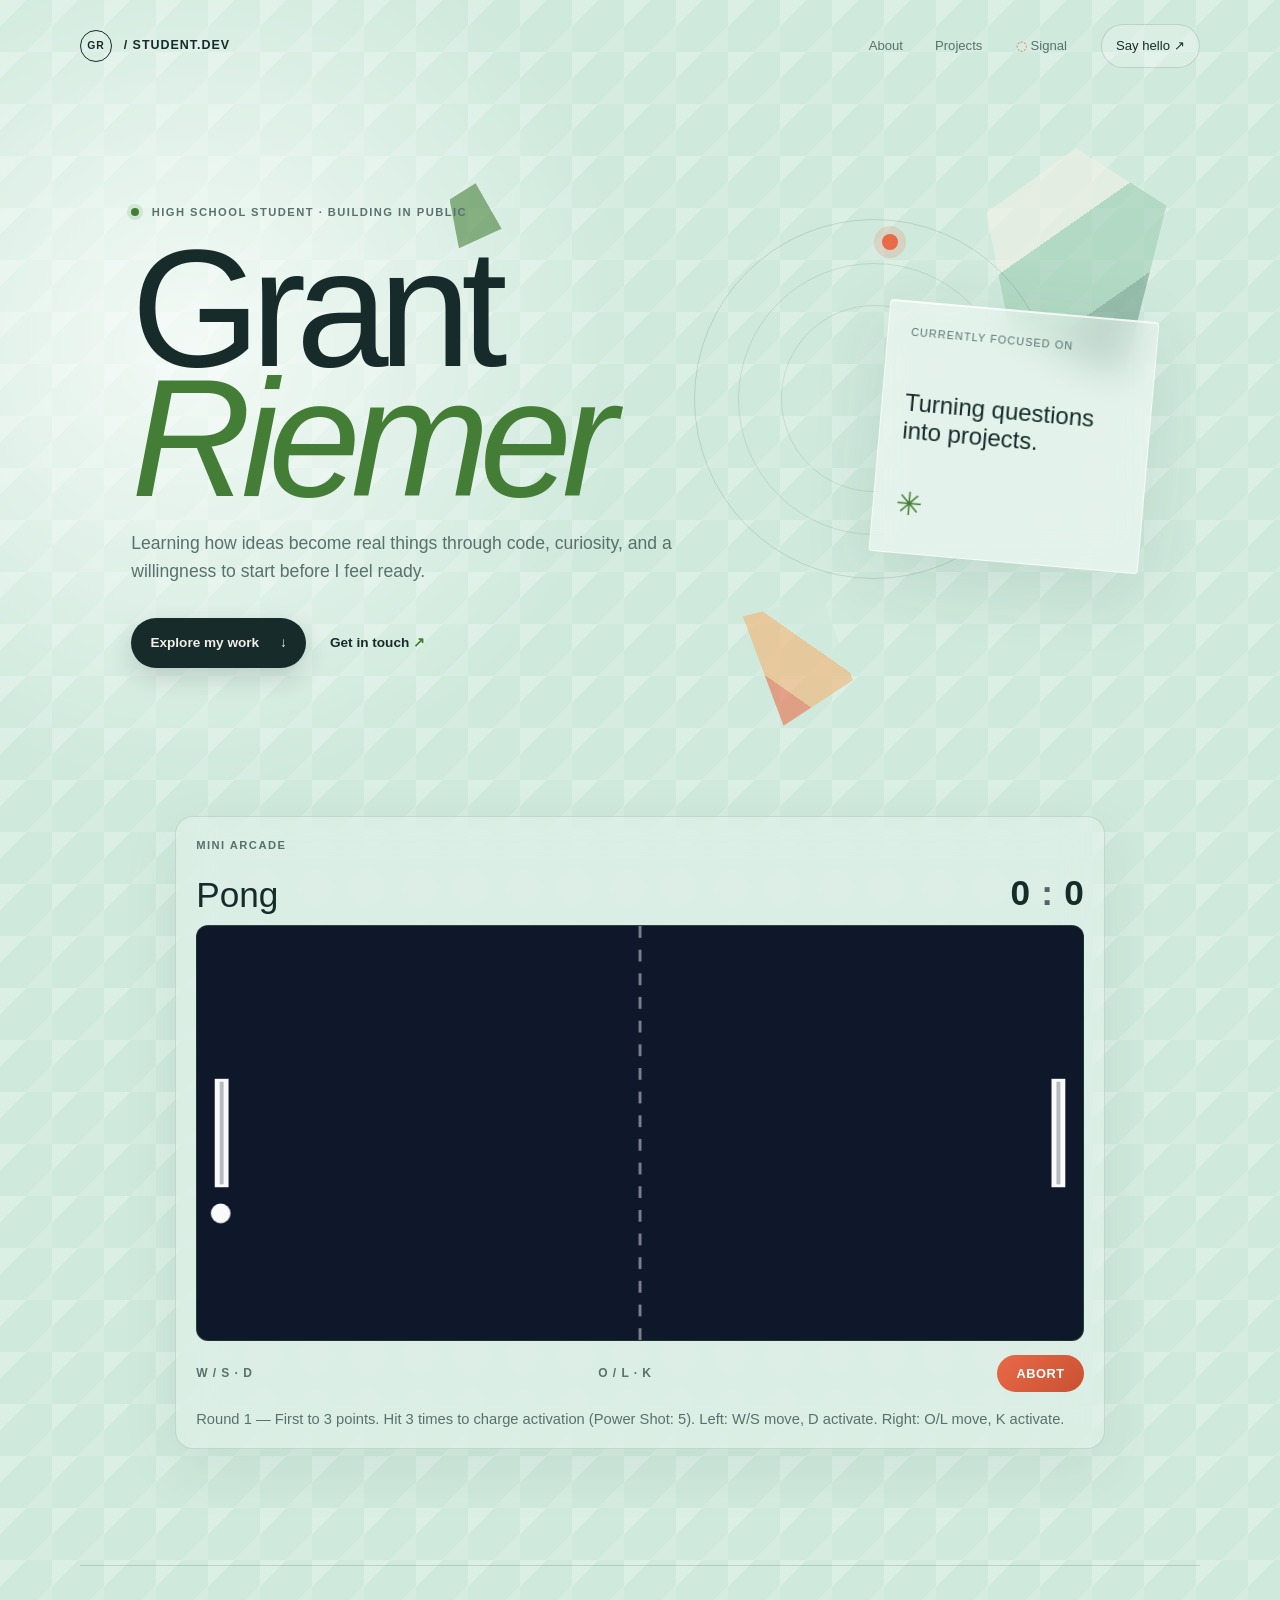
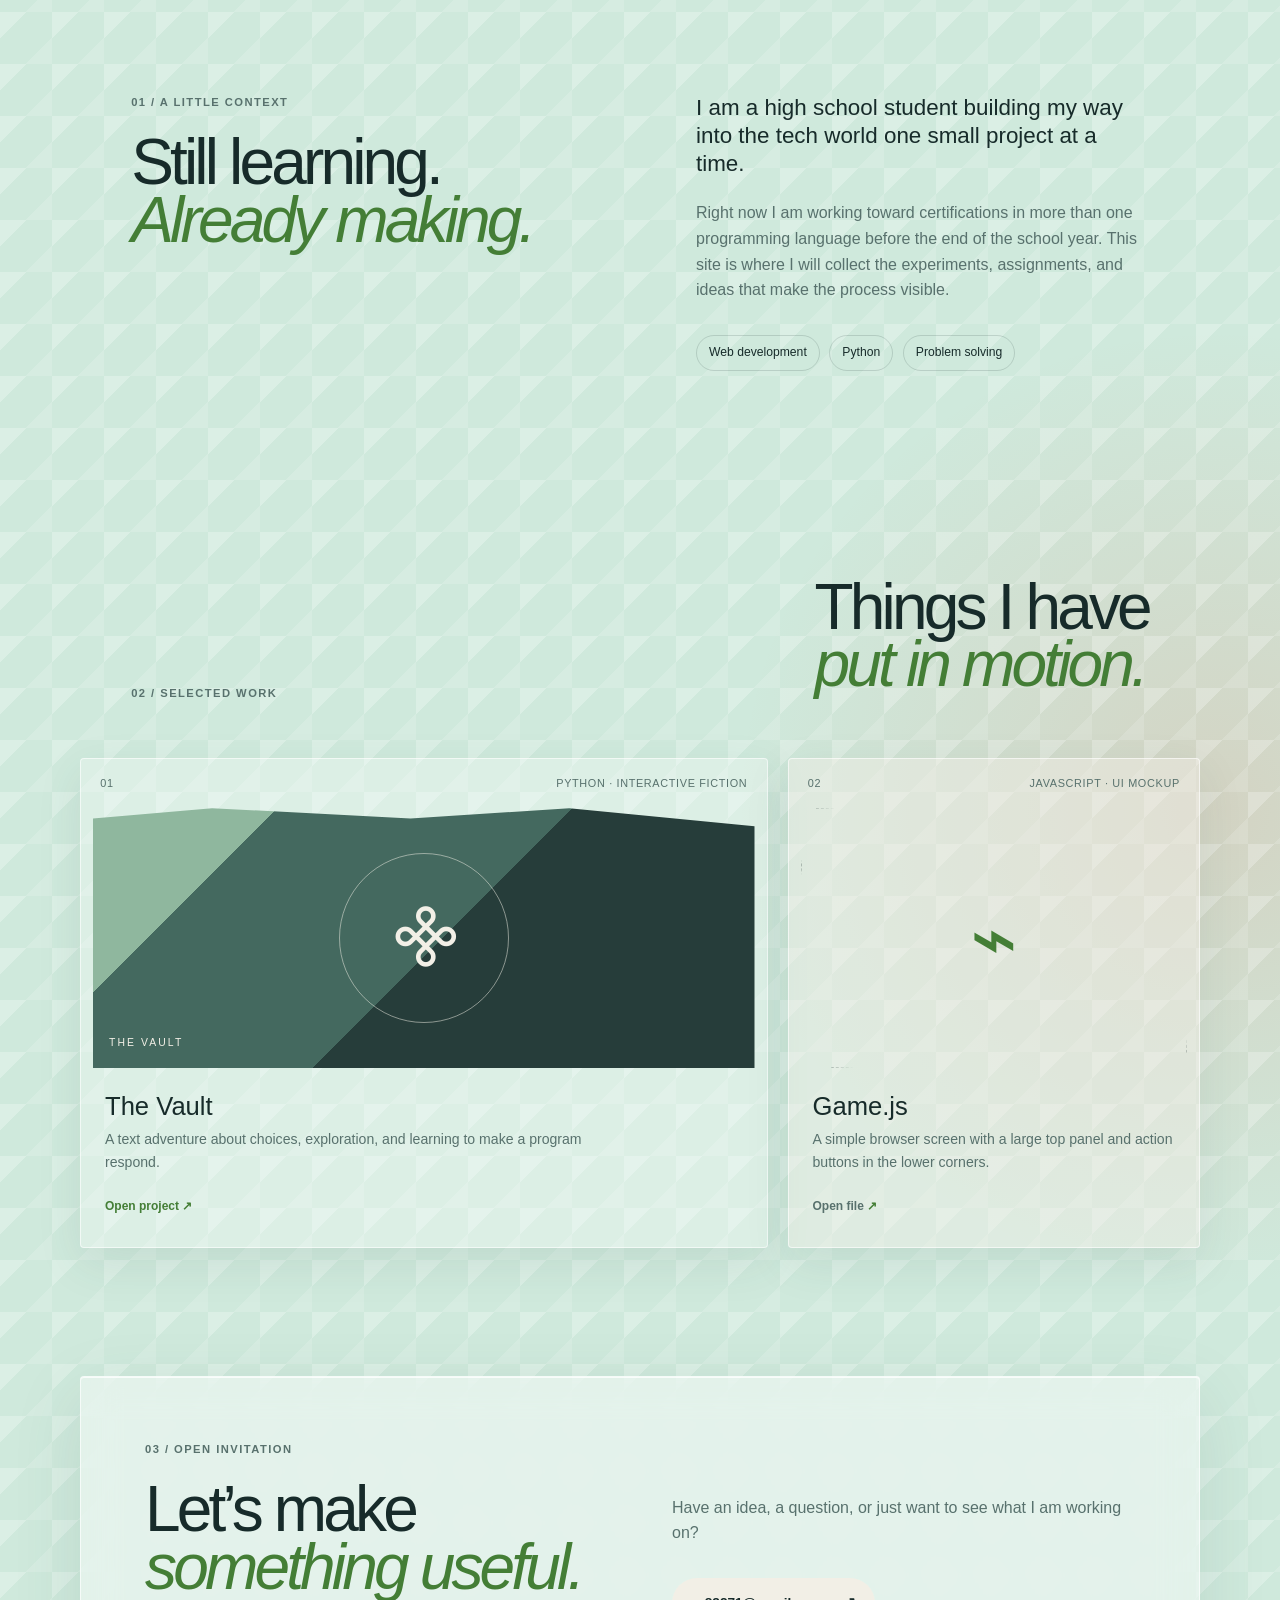
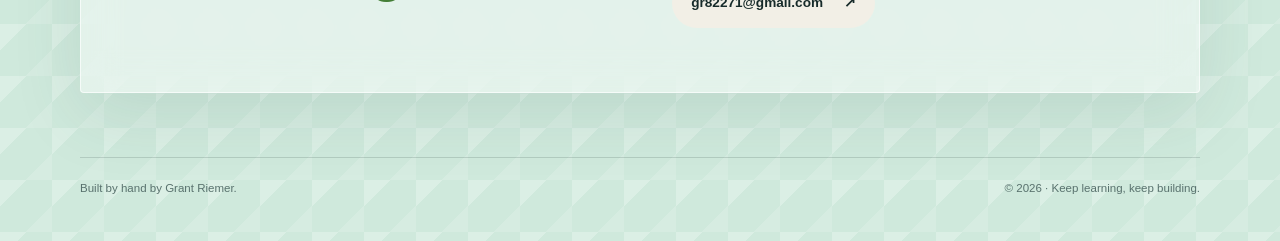
==== commit b191ecb1: "Curve and Structure update" ====
--- a/index.html
+++ b/index.html
@@ -84,7 +84,7 @@
                   </details>
                   <details class="powerup-option" data-side="left" data-option="curve-shot">
                     <summary>Curve Shot</summary>
-                    <div class="powerup-description">20% slower movement. Adds a random 30-degree reverse curve to the
+                    <div class="powerup-description">50% faster launch. Adds a random 30-degree reverse curve to the
                       ball.</div>
                   </details>
                 </div>
@@ -104,7 +104,7 @@
                   </details>
                   <details class="powerup-option" data-side="right" data-option="curve-shot">
                     <summary>Curve Shot</summary>
-                    <div class="powerup-description">20% slower movement. Adds a random 30-degree reverse curve to the
+                    <div class="powerup-description">50% faster launch. Adds a random 30-degree reverse curve to the
                       ball.</div>
                   </details>
                 </div>
@@ -115,7 +115,7 @@
           <div class="pong-footer">
             <span>W / S · D</span>
             <span>O / L · K</span>
-            <button id="restart-pong" class="restart-button" type="button">Restart</button>
+            <button id="abort-game" class="abort-button" type="button">Abort</button>
           </div>
 
           <p id="game-message" class="game-message">Hit the ball 3 times to charge activation (5 times for Power Shot).
--- a/styles.css
+++ b/styles.css
@@ -510,7 +510,7 @@
   text-transform: uppercase;
 }
 
-.restart-button {
+.abort-button {
   padding: .7rem 1.2rem;
   border: none;
   border-radius: 999px;
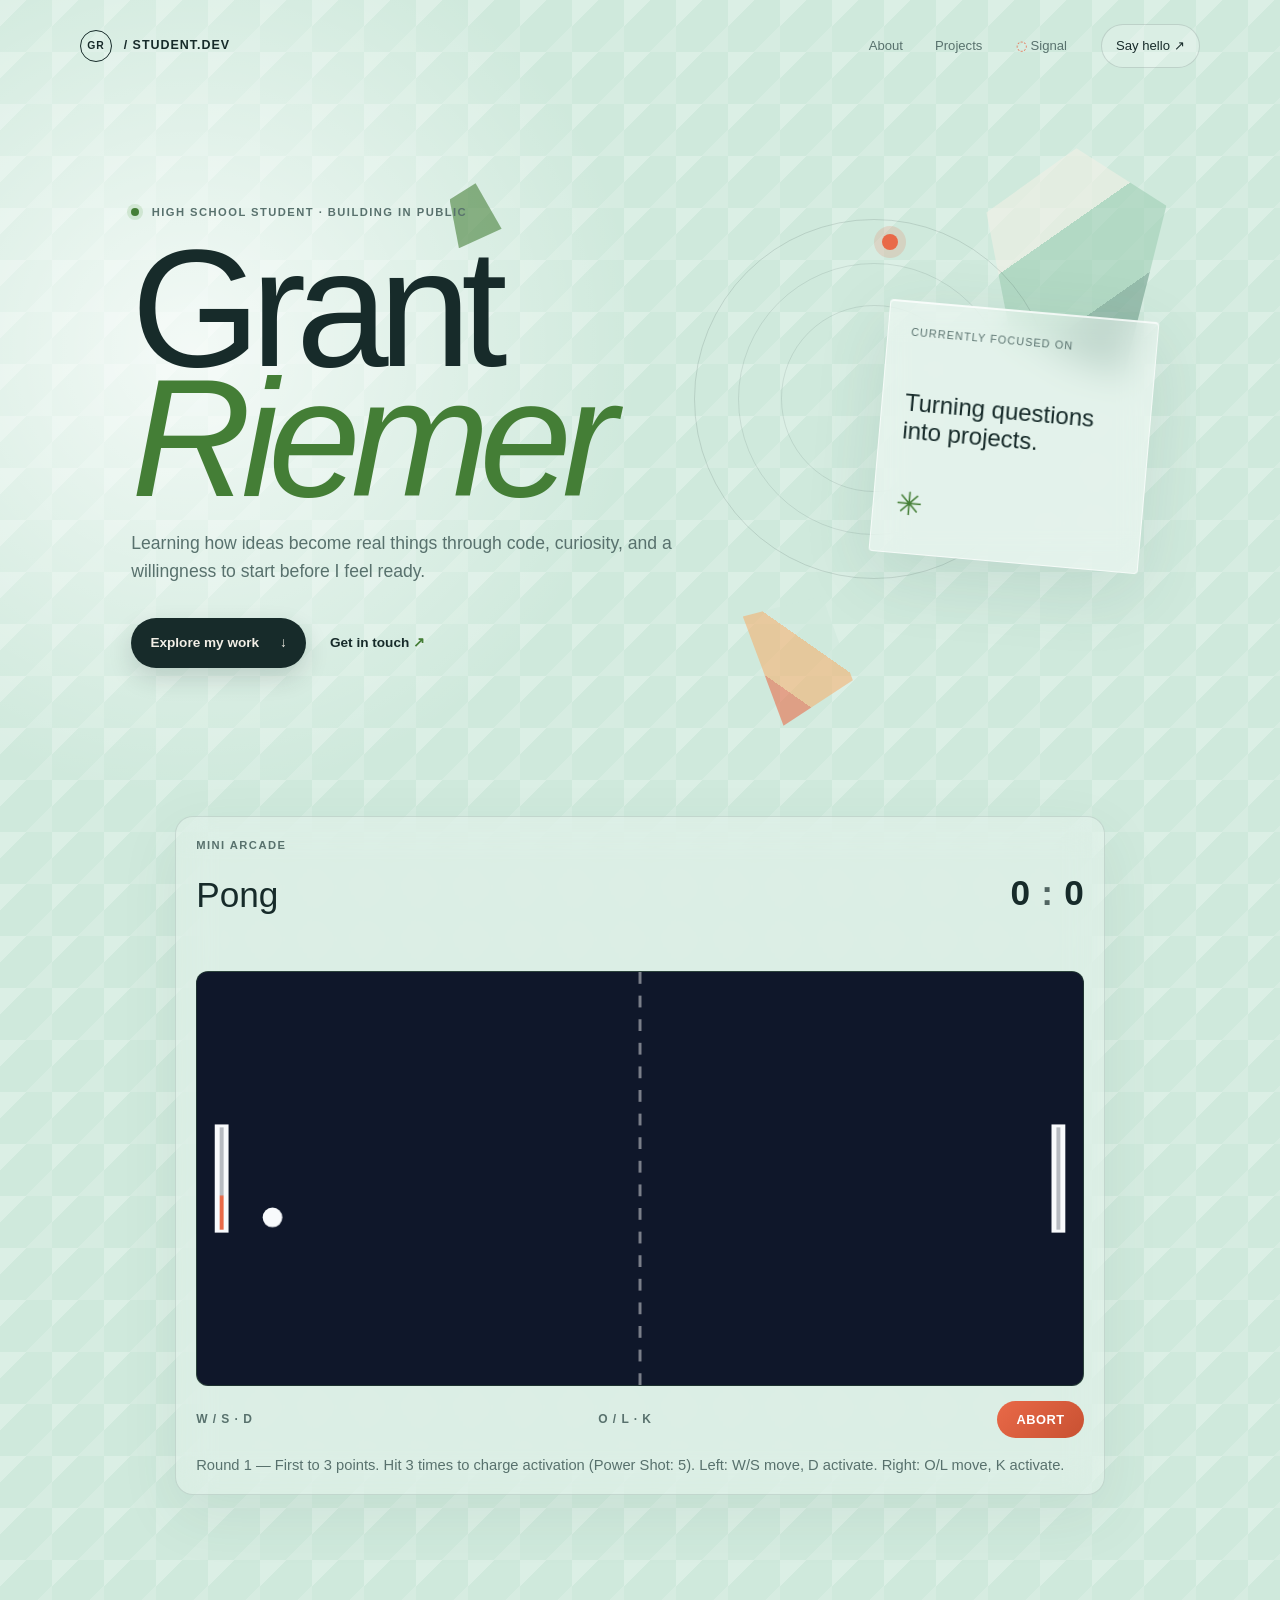
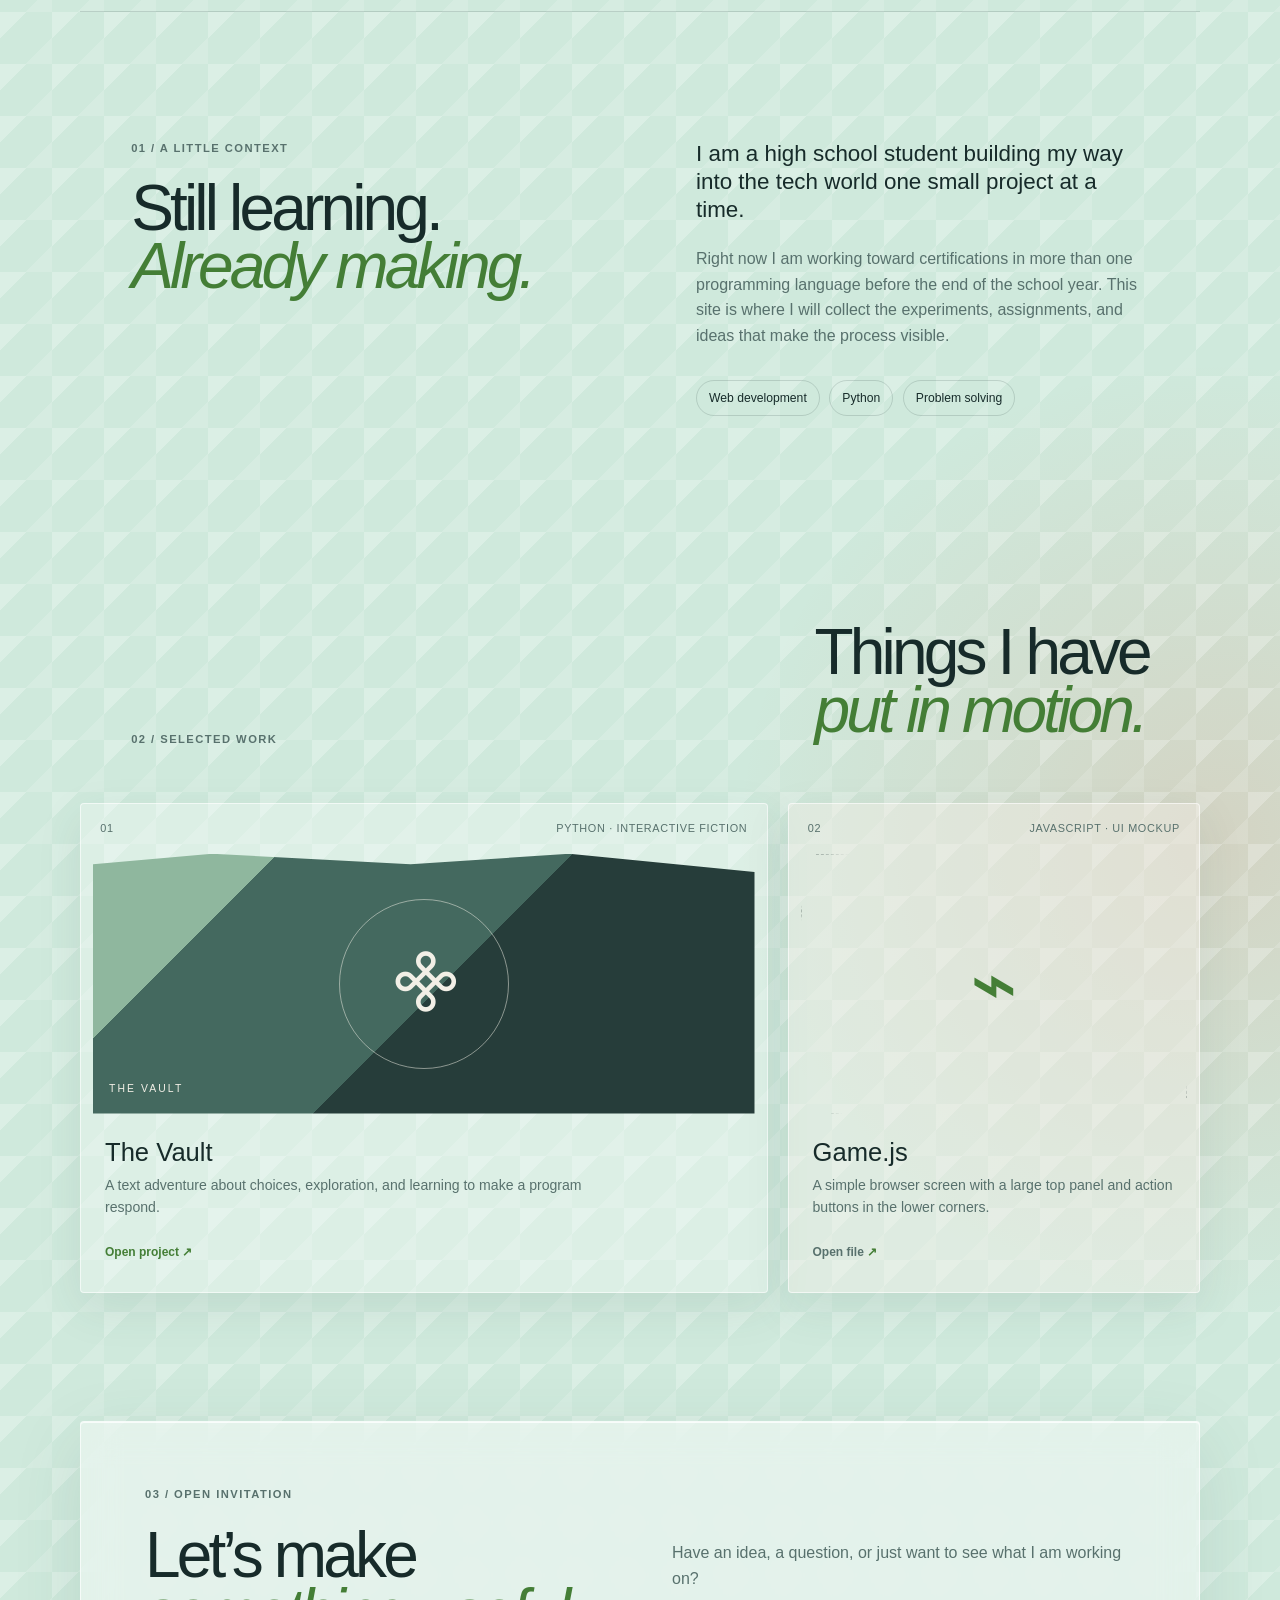
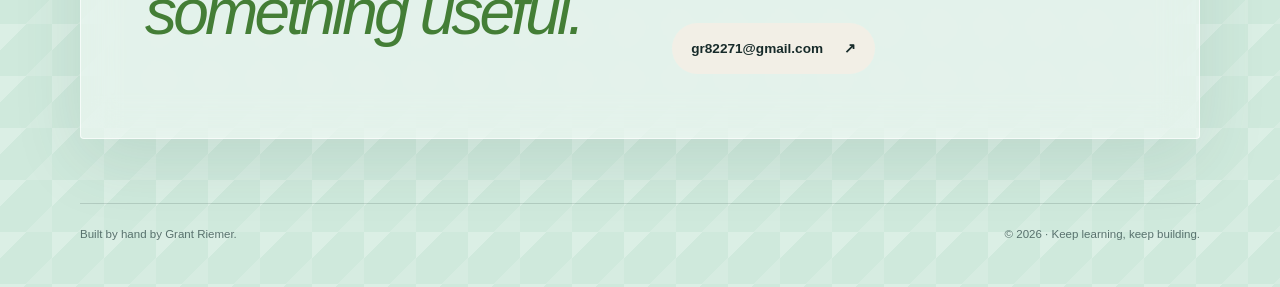
==== commit f494376d: "Added power ups" ====
--- a/index.html
+++ b/index.html
@@ -66,6 +66,24 @@
             </div>
           </div>
 
+          <div class="hack-bar-row" aria-label="Hack charge meters">
+            <div class="hack-bar" aria-hidden="true">
+              <div id="hack-bar-fill-left" class="hack-bar-fill"></div>
+            </div>
+            <div class="hack-bar" aria-hidden="true">
+              <div id="hack-bar-fill-right" class="hack-bar-fill"></div>
+            </div>
+          </div>
+
+          <div class="hack-bar-row" aria-label="Hack charge meters">
+            <div class="hack-bar" aria-hidden="true">
+              <div id="hack-bar-fill-left" class="hack-bar-fill"></div>
+            </div>
+            <div class="hack-bar" aria-hidden="true">
+              <div id="hack-bar-fill-right" class="hack-bar-fill"></div>
+            </div>
+          </div>
+
           <canvas id="pong-canvas" width="900" height="420" aria-label="Pong game area"></canvas>
 
           <div id="powerup-marketplace" class="powerup-marketplace hidden" aria-live="polite">
@@ -86,6 +104,16 @@
                     <summary>Curve Shot</summary>
                     <div class="powerup-description">50% faster launch. Adds a random 30-degree reverse curve to the
                       ball.</div>
+                  </details>
+                  <details class="powerup-option" data-side="left" data-option="drone">
+                    <summary>Drone</summary>
+                    <div class="powerup-description">10% slower paddle speed. You can steer the ball up and down with
+                      your paddle controls while it is held.</div>
+                  </details>
+                  <details class="powerup-option" data-side="left" data-option="hack">
+                    <summary>Hack</summary>
+                    <div class="powerup-description">When activated, the ball does not stick to your paddle. A bar fills
+                      for 5 seconds, then the other screen is distorted.</div>
                   </details>
                 </div>
               </div>
@@ -107,6 +135,16 @@
                     <div class="powerup-description">50% faster launch. Adds a random 30-degree reverse curve to the
                       ball.</div>
                   </details>
+                  <details class="powerup-option" data-side="right" data-option="drone">
+                    <summary>Drone</summary>
+                    <div class="powerup-description">10% slower paddle speed. You can steer the ball up and down with
+                      your paddle controls while it is held.</div>
+                  </details>
+                  <details class="powerup-option" data-side="right" data-option="hack">
+                    <summary>Hack</summary>
+                    <div class="powerup-description">When activated, the ball does not stick to your paddle. A bar fills
+                      for 5 seconds, then the other screen is distorted.</div>
+                  </details>
                 </div>
               </div>
             </div>
--- a/styles.css
+++ b/styles.css
@@ -486,6 +486,34 @@
   opacity: .7;
 }
 
+.hack-bar-row {
+  display: grid;
+  grid-template-columns: 1fr 1fr;
+  gap: .75rem;
+  margin: 0 0 .8rem;
+}
+
+.hack-bar {
+  position: relative;
+  height: 10px;
+  border: 1px solid rgba(255, 255, 255, .2);
+  border-radius: 999px;
+  background: rgba(255, 255, 255, .06);
+  overflow: hidden;
+  opacity: 0;
+  transition: opacity .2s ease;
+}
+
+.hack-bar-fill {
+  position: absolute;
+  inset: 0 auto 0 0;
+  width: 0;
+  border-radius: inherit;
+  background: linear-gradient(90deg, #fbbf24, #ef4444, #7c3aed);
+  box-shadow: 0 0 14px rgba(239, 68, 68, .6);
+  transition: width .12s linear;
+}
+
 #pong-canvas {
   display: block;
   width: 100%;
@@ -495,6 +523,7 @@
   border: 1px solid rgba(23, 43, 42, .15);
   border-radius: 12px;
   background: linear-gradient(180deg, rgba(23, 43, 42, .96), rgba(28, 52, 44, .9));
+  transition: filter .2s ease;
 }
 
 .pong-footer {
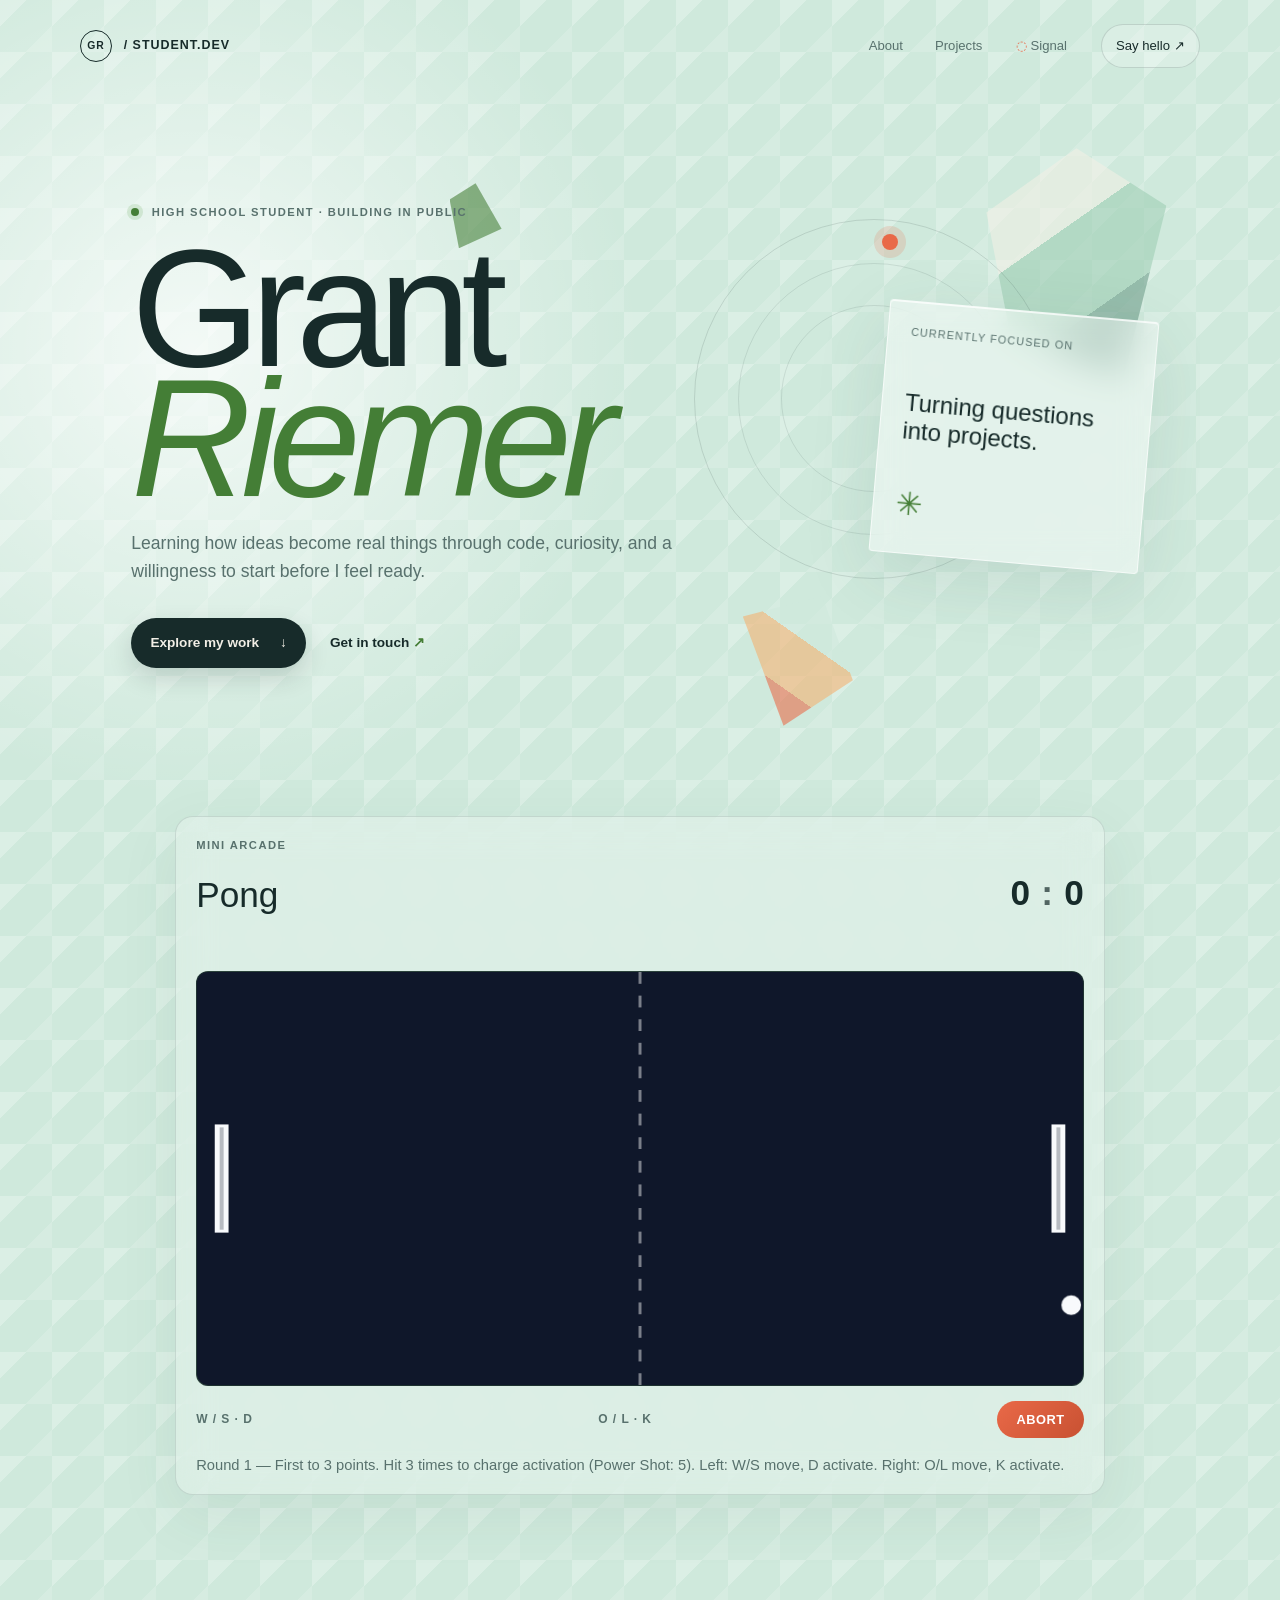
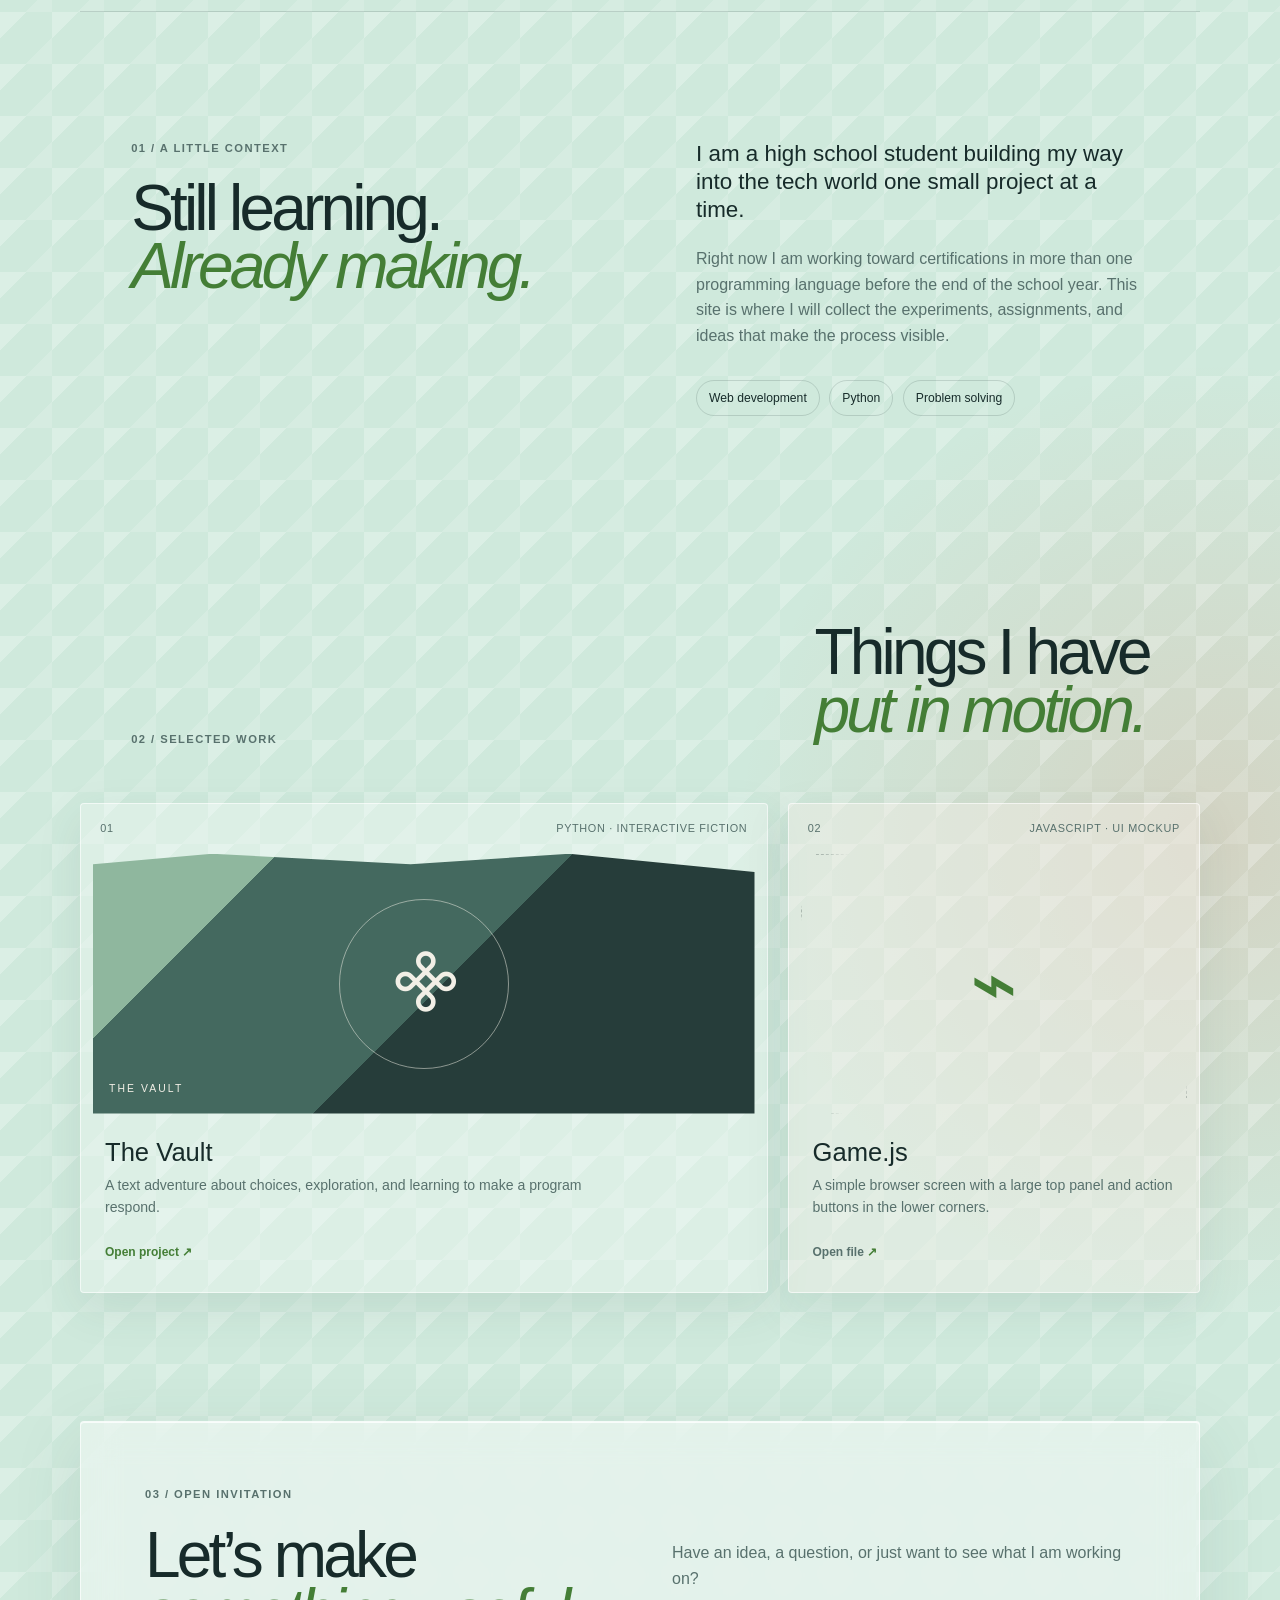
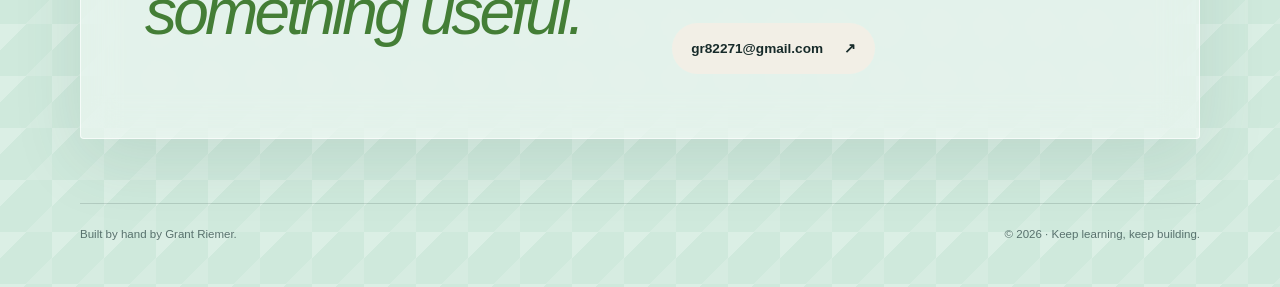
==== commit 9e5b7a9a: "Scrapped D&H and added starters" ====
--- a/index.html
+++ b/index.html
@@ -88,6 +88,7 @@
 
           <div id="powerup-marketplace" class="powerup-marketplace hidden" aria-live="polite">
             <div class="market-panel" role="dialog" aria-modal="true" aria-label="Choose a power-up">
+              <h3 id="marketplace-title" class="market-title">Starter powerups</h3>
               <div class="market-side">
                 <p class="market-label">Left side</p>
                 <div class="powerup-list">
@@ -104,16 +105,6 @@
                     <summary>Curve Shot</summary>
                     <div class="powerup-description">50% faster launch. Adds a random 30-degree reverse curve to the
                       ball.</div>
-                  </details>
-                  <details class="powerup-option" data-side="left" data-option="drone">
-                    <summary>Drone</summary>
-                    <div class="powerup-description">10% slower paddle speed. You can steer the ball up and down with
-                      your paddle controls while it is held.</div>
-                  </details>
-                  <details class="powerup-option" data-side="left" data-option="hack">
-                    <summary>Hack</summary>
-                    <div class="powerup-description">When activated, the ball does not stick to your paddle. A bar fills
-                      for 5 seconds, then the other screen is distorted.</div>
                   </details>
                 </div>
               </div>
@@ -135,16 +126,6 @@
                     <div class="powerup-description">50% faster launch. Adds a random 30-degree reverse curve to the
                       ball.</div>
                   </details>
-                  <details class="powerup-option" data-side="right" data-option="drone">
-                    <summary>Drone</summary>
-                    <div class="powerup-description">10% slower paddle speed. You can steer the ball up and down with
-                      your paddle controls while it is held.</div>
-                  </details>
-                  <details class="powerup-option" data-side="right" data-option="hack">
-                    <summary>Hack</summary>
-                    <div class="powerup-description">When activated, the ball does not stick to your paddle. A bar fills
-                      for 5 seconds, then the other screen is distorted.</div>
-                  </details>
                 </div>
               </div>
             </div>
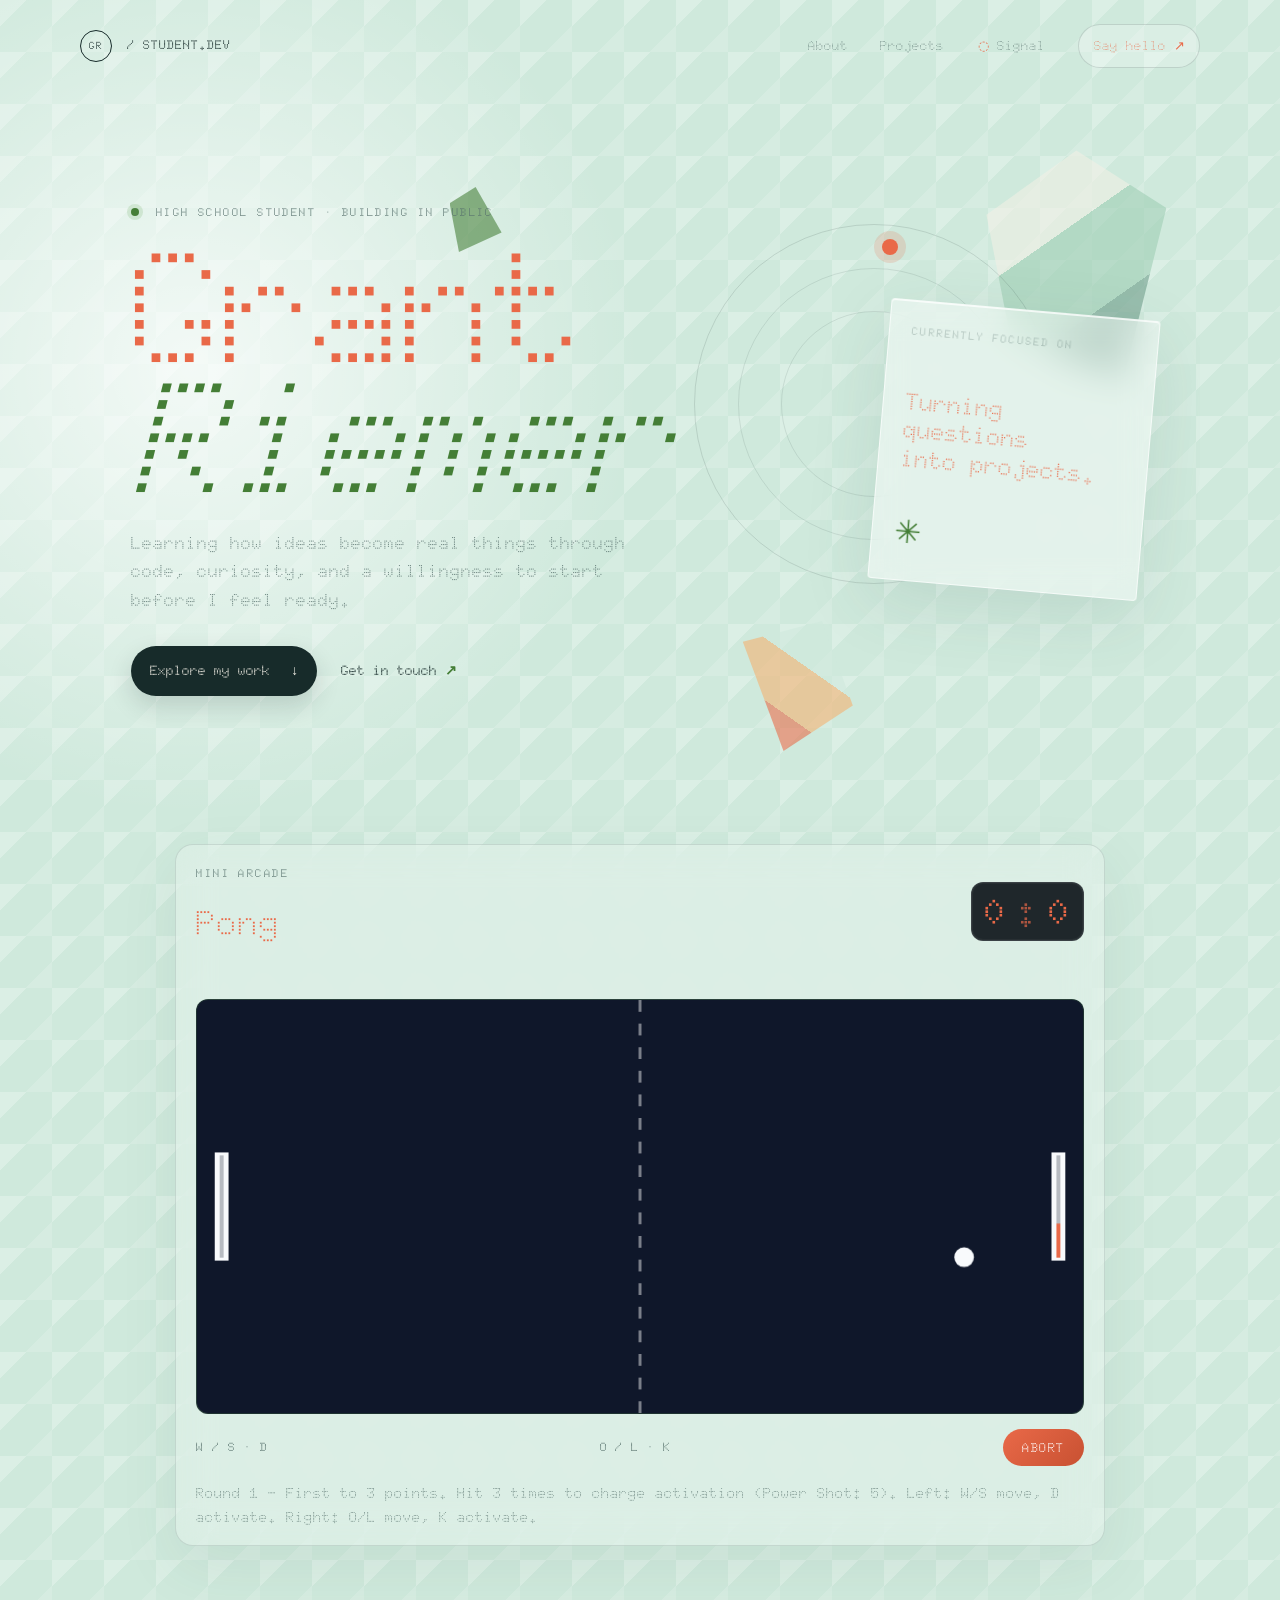
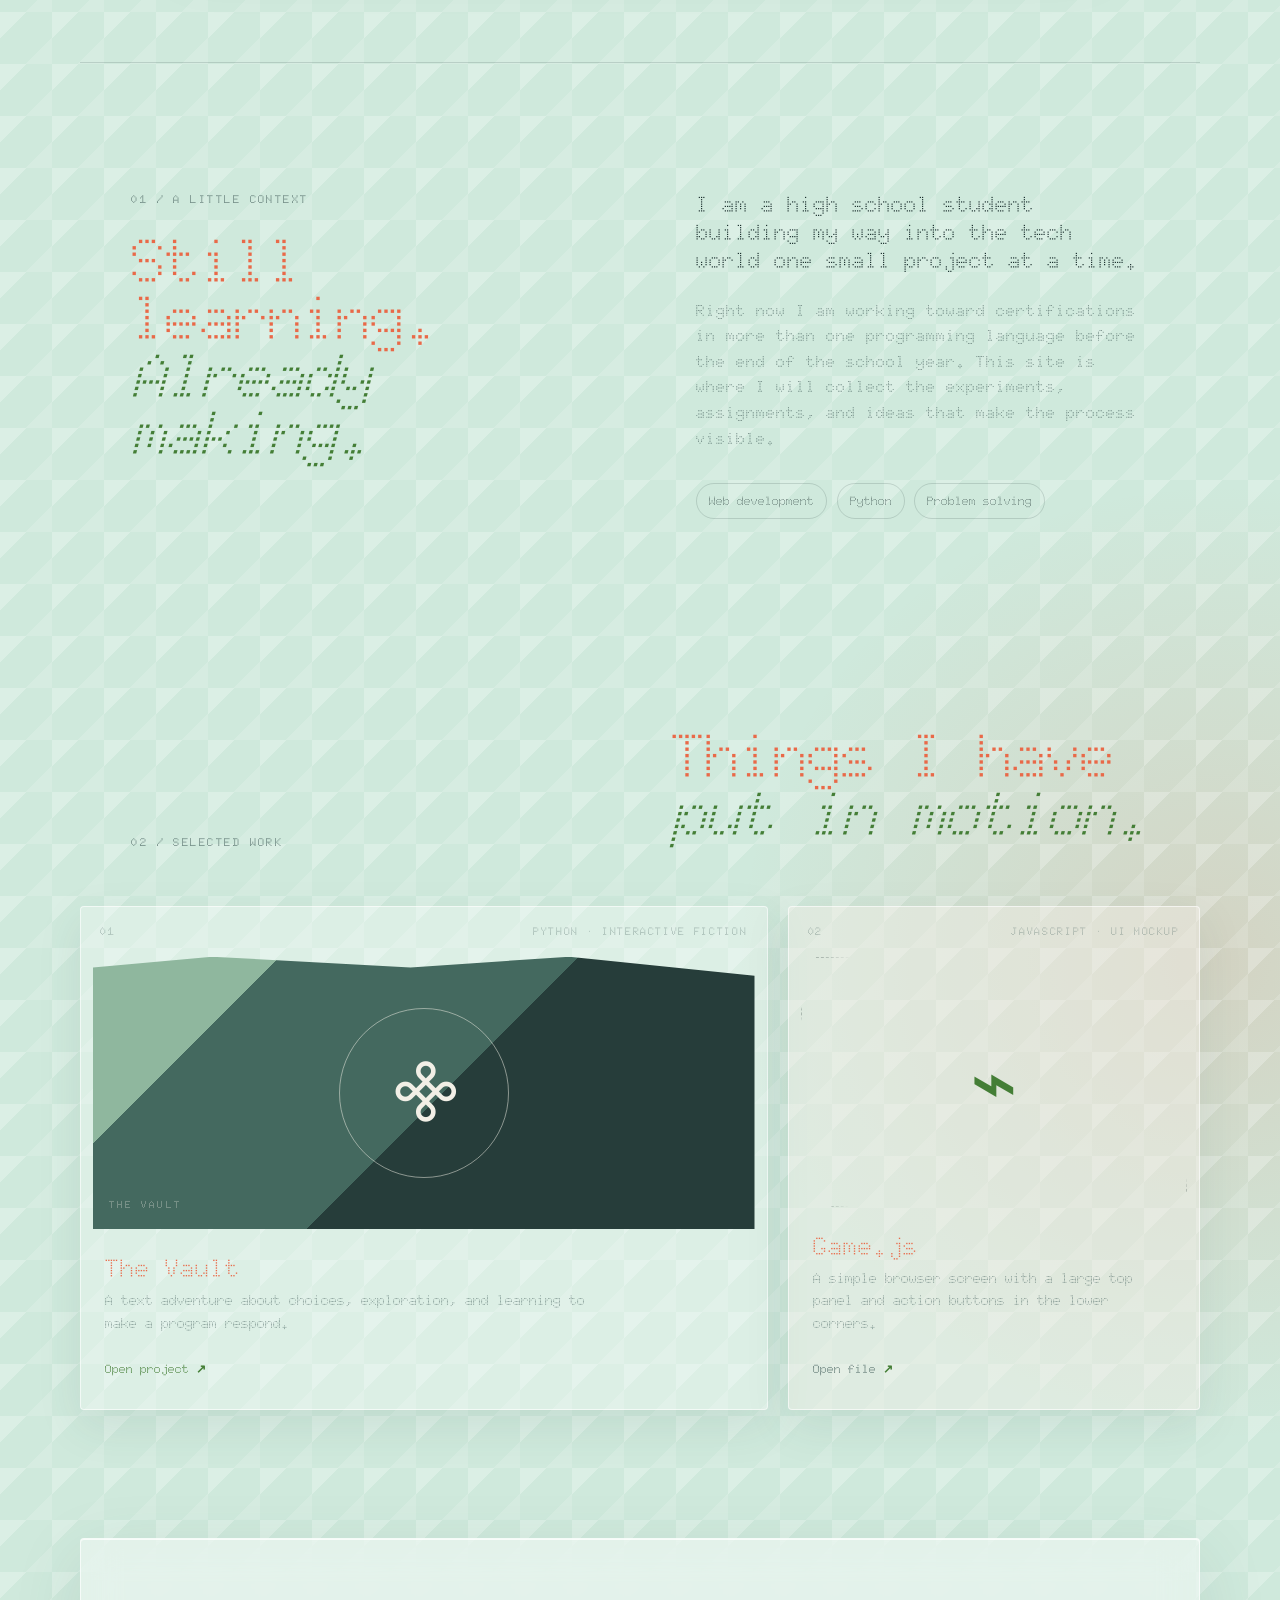
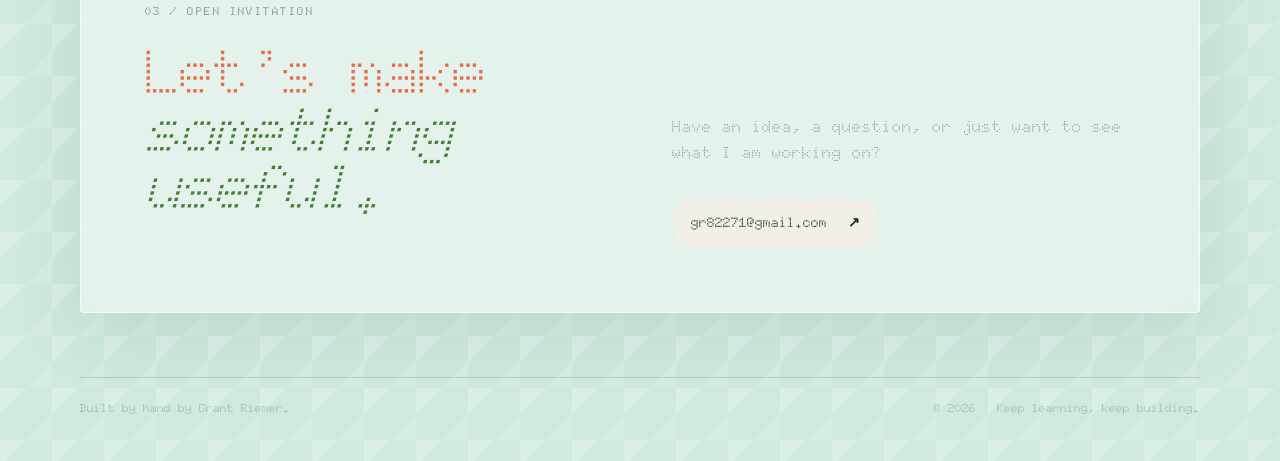
==== commit 7a750b6c: "Font update" ====
--- a/index.html
+++ b/index.html
@@ -12,6 +12,9 @@
   <meta name="description"
     content="The student portfolio of Grant Riemer: projects, experiments, and things built while learning to code.">
 
+  <link rel="preconnect" href="https://fonts.googleapis.com">
+  <link rel="preconnect" href="https://fonts.gstatic.com" crossorigin>
+  <link href="https://fonts.googleapis.com/css2?family=Doto:wght@100..900&display=swap" rel="stylesheet">
   <link rel="stylesheet" href="styles.css">
 </head>
 
--- a/styles.css
+++ b/styles.css
@@ -7,8 +7,8 @@
   --cream: #f2efe6;
   --glass: rgba(255, 255, 255, 0.4);
   --line: rgba(23, 43, 42, 0.15);
-  --display: "Trebuchet MS", sans-serif;
-  --body: "Segoe UI", sans-serif;
+  --display: "Doto", "Trebuchet MS", sans-serif;
+  --body: "Doto", "Segoe UI", sans-serif;
 }
 
 *,
@@ -27,7 +27,7 @@
   background: var(--mint);
   background-image: linear-gradient(135deg, rgba(255, 255, 255, .25) 25%, transparent 25%), linear-gradient(315deg, rgba(255, 255, 255, .14) 25%, transparent 25%), radial-gradient(circle at 15% 10%, rgba(255, 255, 255, .75), transparent 28rem), radial-gradient(circle at 95% 70%, rgba(233, 105, 72, .17), transparent 30rem);
   background-size: 52px 52px, 52px 52px, auto, auto;
-  color: var(--ink);
+  color: var(--hot);
   font: 1rem/1.6 var(--body);
 }
 
@@ -478,12 +478,24 @@
   display: flex;
   align-items: center;
   gap: .7rem;
+  padding: .45rem .8rem;
+  border: 1px solid rgba(255, 255, 255, .12);
+  border-radius: 12px;
+  background: rgba(11, 17, 23, .9);
+  color: var(--hot);
   font: 700 2.2rem var(--display);
-  color: var(--ink);
+  box-shadow: inset 0 0 0 1px rgba(255, 255, 255, .04);
+}
+
+.scoreboard #score-left,
+.scoreboard #score-right {
+  color: var(--hot);
+  font: 700 2.2rem var(--display);
 }
 
 .score-divider {
   opacity: .7;
+  color: var(--hot);
 }
 
 .hack-bar-row {
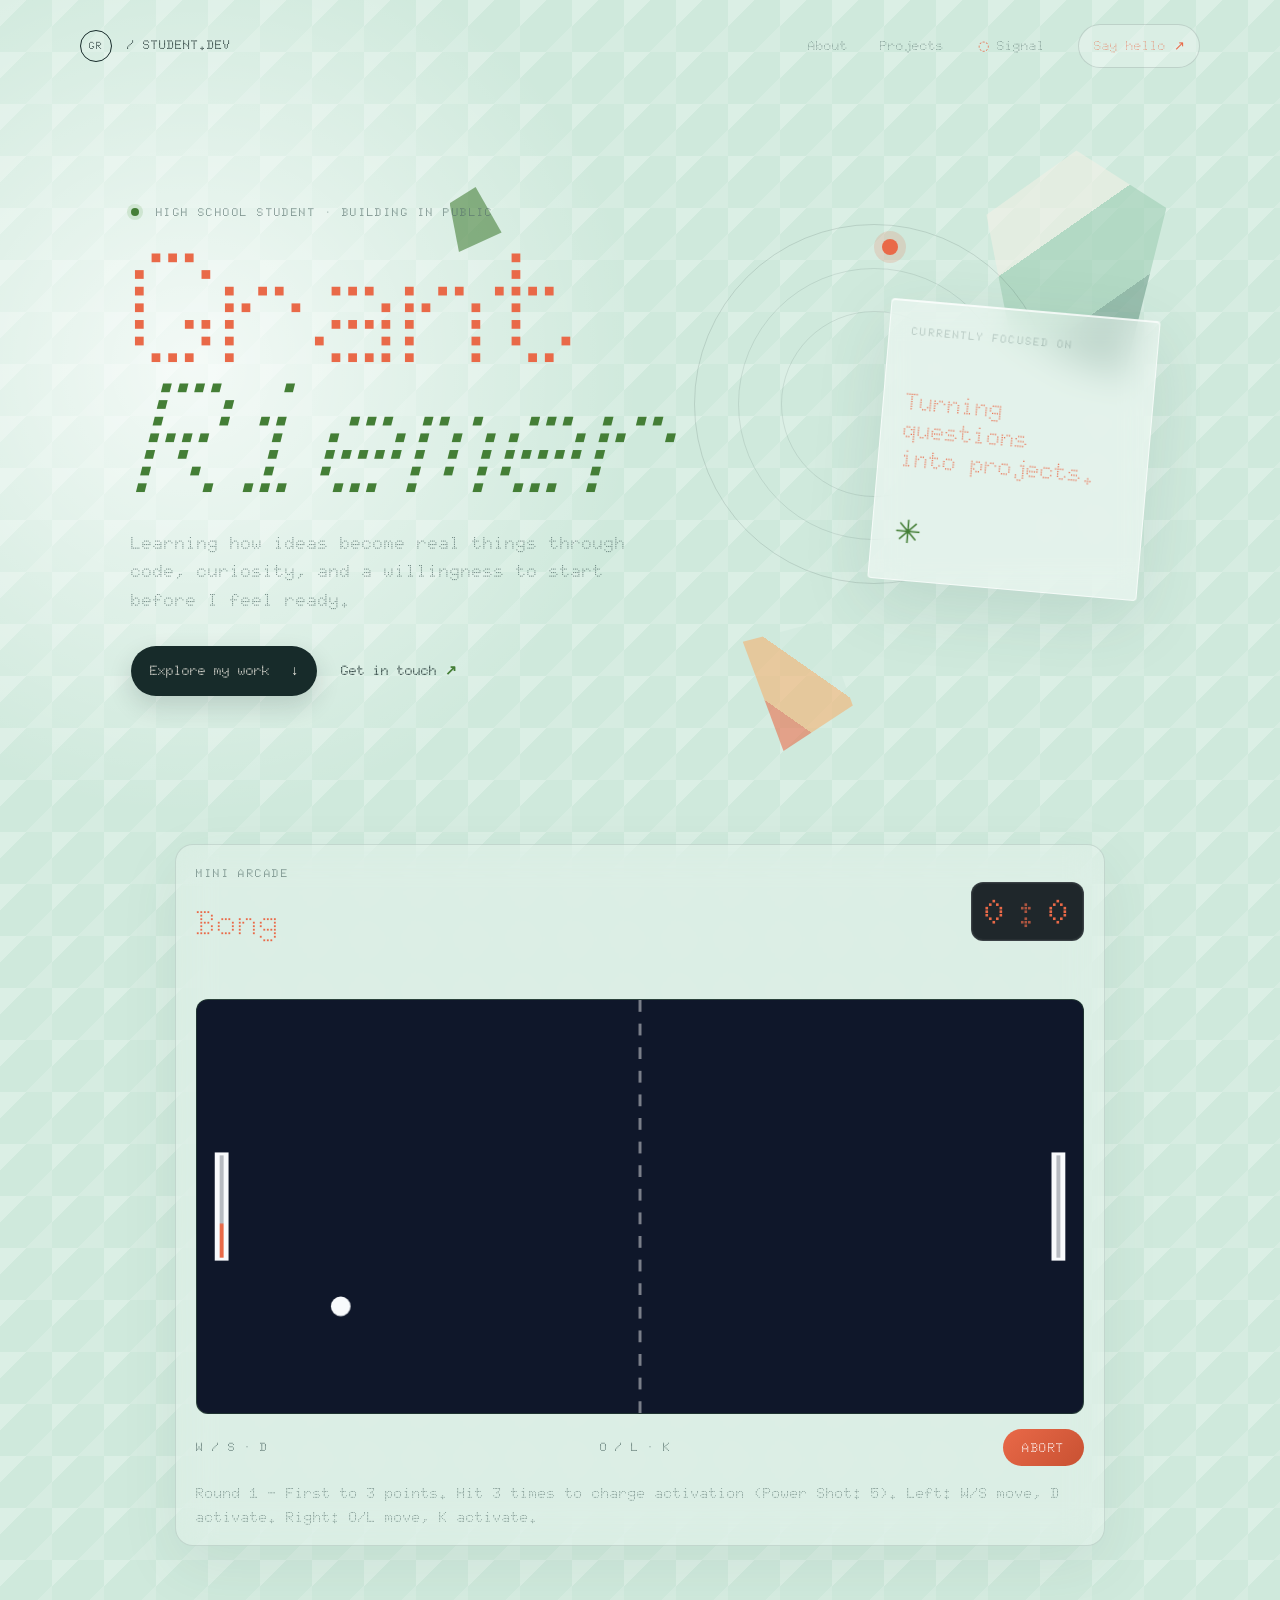
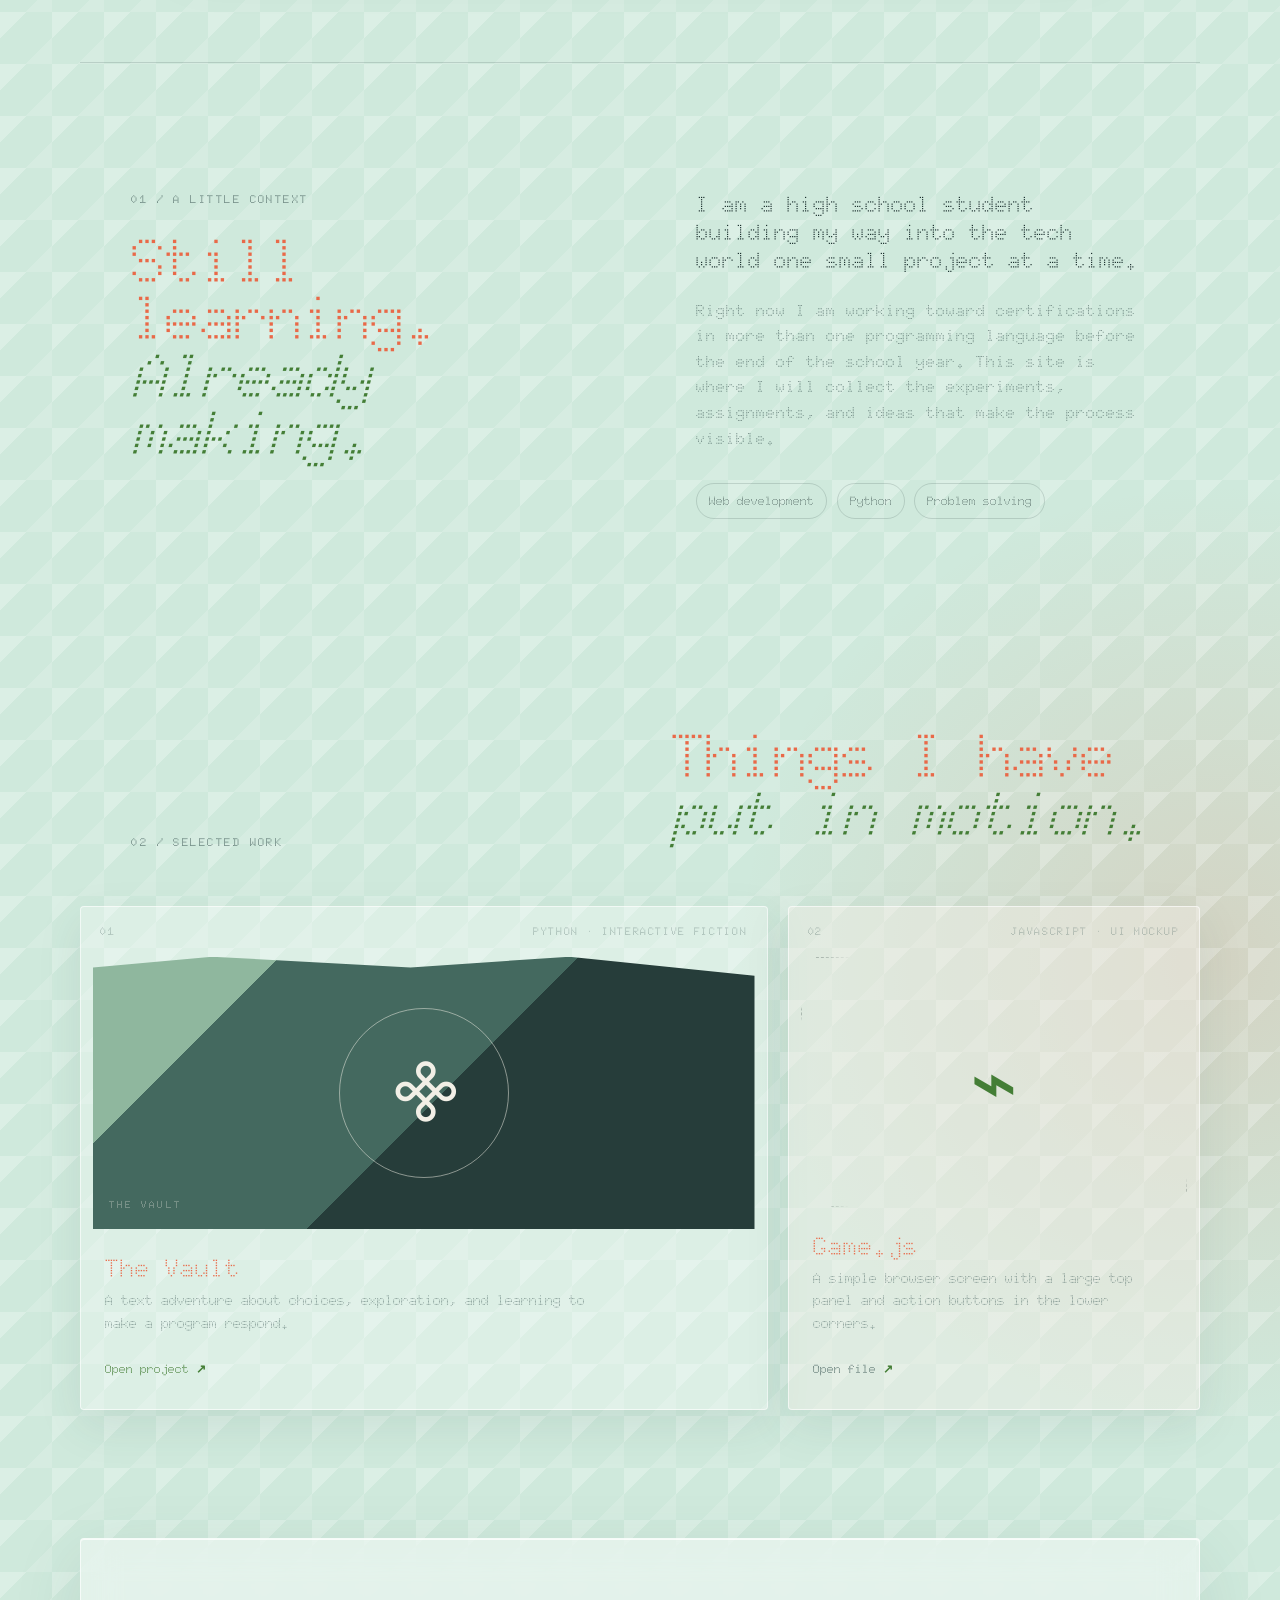
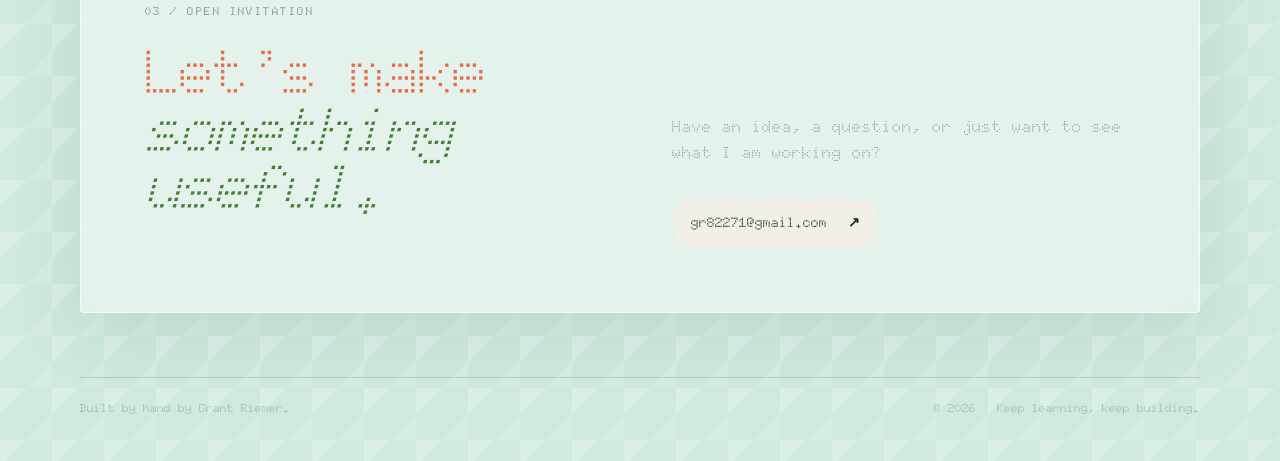
==== commit aa9f814f: "Common power-ups" ====
--- a/index.html
+++ b/index.html
@@ -60,7 +60,7 @@
           <div class="pong-header">
             <div>
               <p class="eyebrow">Mini arcade</p>
-              <h3 id="game-title">Pong</h3>
+              <h3 id="game-title">Bong</h3>
             </div>
             <div class="scoreboard" aria-live="polite">
               <span id="score-left">0</span>
